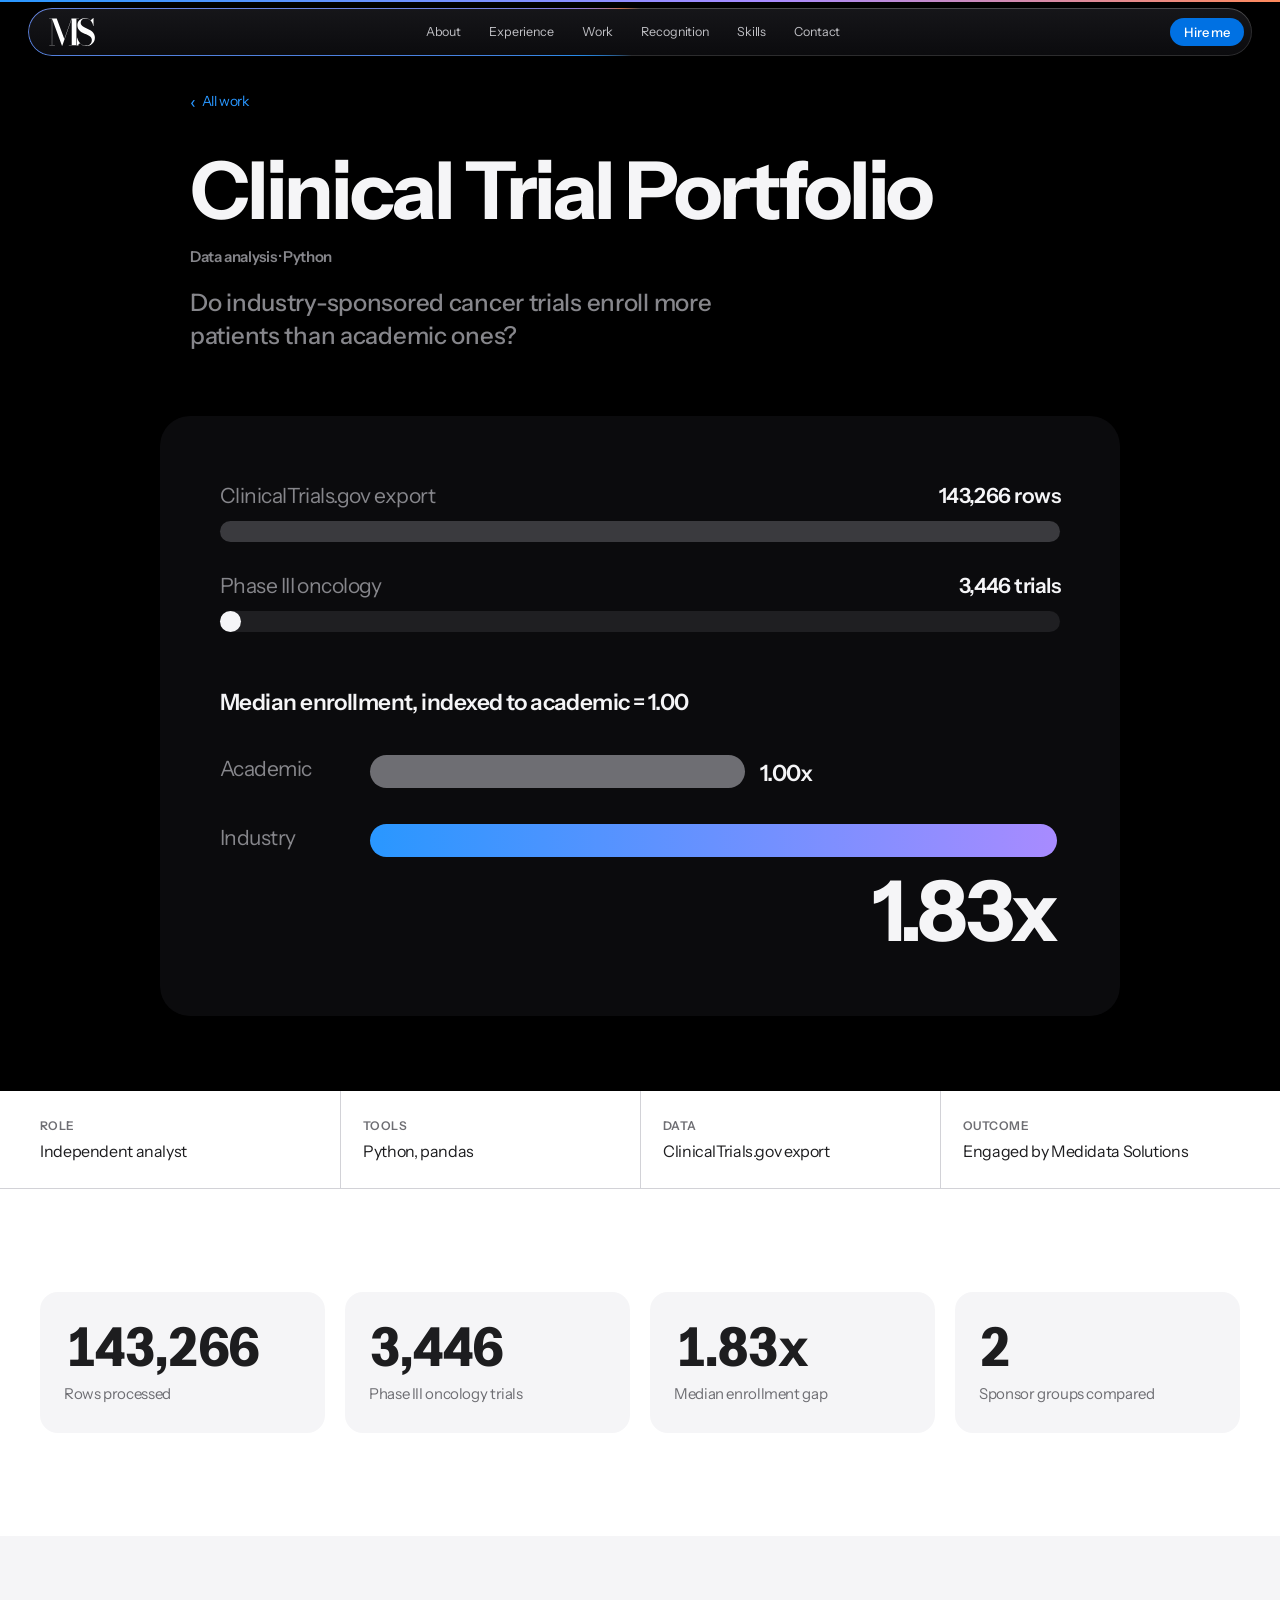
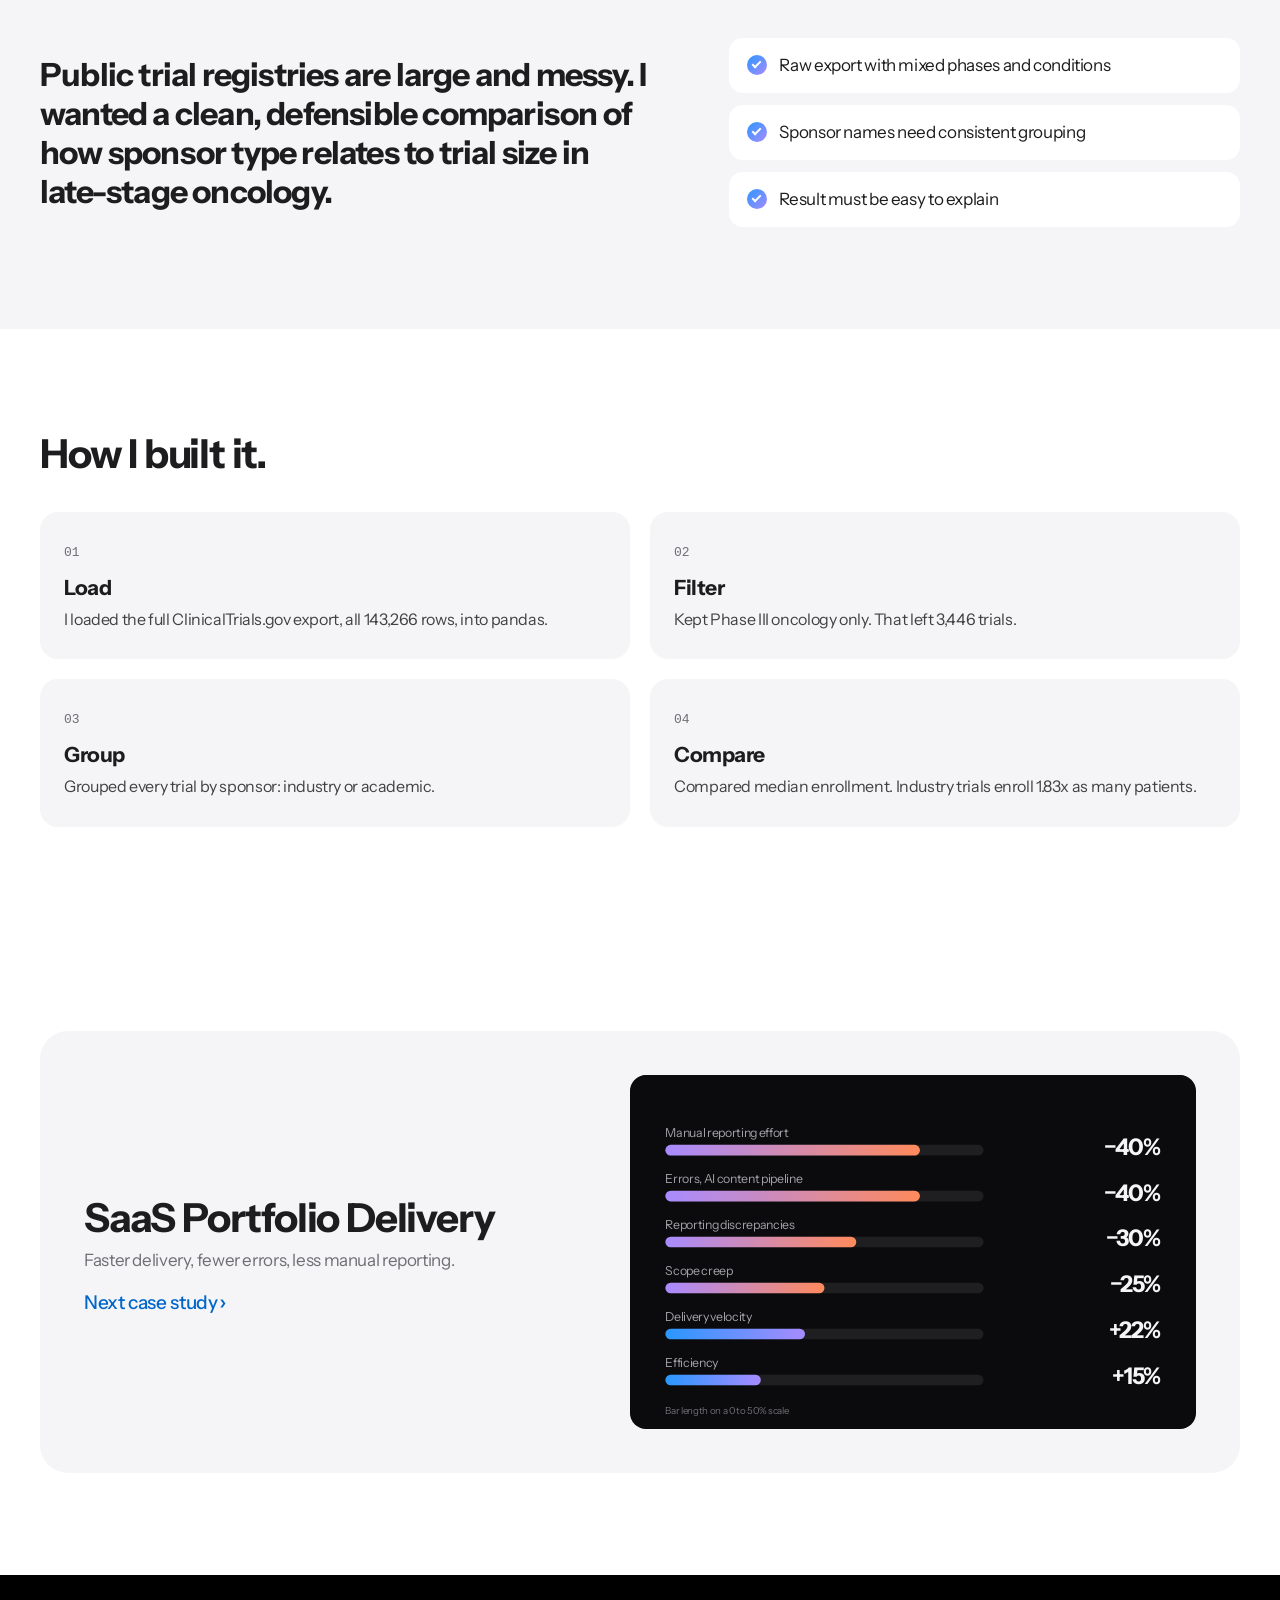
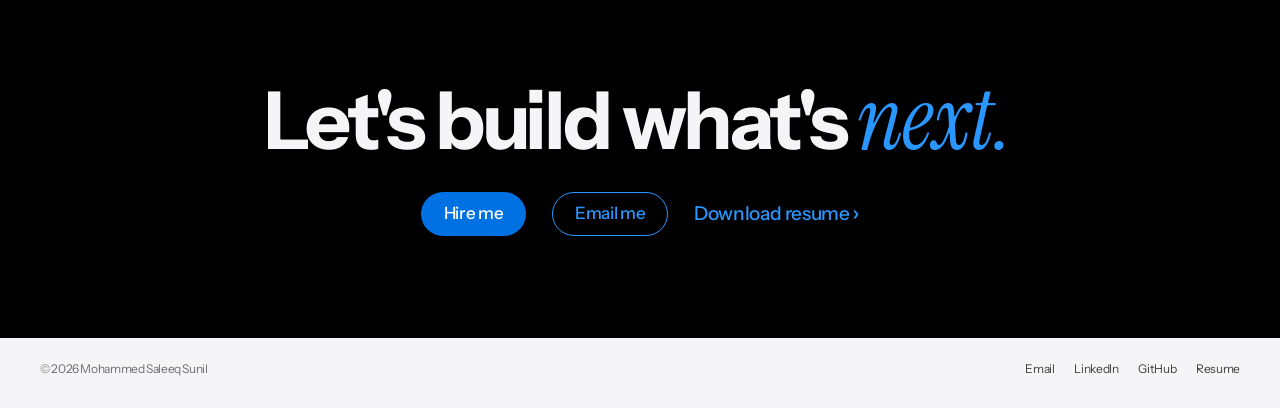
==== work/clinical-trials.html @ a70f1b7e "Easter egg: straw hat peeks from behind 'craft.', rubber arm with a Haki flash; To be continued sign" ====
<!doctype html>
<html lang="en">
<head>
  <meta charset="utf-8">
  <meta name="viewport" content="width=device-width, initial-scale=1, viewport-fit=cover">
  <title>Clinical Trial Portfolio · Case study · Mohammed Saleeq Sunil</title>
  <meta name="description" content="Do industry-sponsored cancer trials enroll more patients than academic ones? A case study by Mohammed Saleeq Sunil.">
  <meta name="theme-color" content="#000">
  <link rel="canonical" href="https://slytherin-py.github.io/work/clinical-trials.html">
  <meta property="og:type" content="article">
  <meta property="og:url" content="https://slytherin-py.github.io/work/clinical-trials.html">
  <meta property="og:site_name" content="Mohammed Saleeq Sunil">
  <meta property="og:title" content="Clinical Trial Portfolio · Mohammed Saleeq Sunil">
  <meta property="og:description" content="Do industry-sponsored cancer trials enroll more patients than academic ones?">
  <meta property="og:image" content="https://slytherin-py.github.io/assets/og.jpg?v=5">
  <meta name="twitter:card" content="summary_large_image">
  <link rel="icon" href="../assets/favicon.svg?v=zr1" type="image/svg+xml">
  <link rel="preconnect" href="https://fonts.googleapis.com"><link rel="preconnect" href="https://fonts.gstatic.com" crossorigin>
  <link rel="stylesheet" href="https://fonts.googleapis.com/css2?family=Instrument+Sans:wdth,wght@85..100,400..700&family=Instrument+Serif:ital@0;1&display=swap">
  <link rel="stylesheet" href="../styles.css?v=6de545a6">
  <script>document.documentElement.classList.add('js')</script>
</head>
<body class="case">
<a class="skip-link" href="#main">Skip to content</a>
<header class="nav" id="nav">
  <div class="wrap-wide nav-inner">
    <a class="brand" href="../index.html" aria-label="Mohammed Saleeq Sunil, home"><img class="brand-sig" src="../assets/mark.svg?v=zr1" alt="MS, Mohammed Saleeq Sunil" width="48" height="30"></a>
    <nav aria-label="Primary"><div class="nav-links" id="nav-links"><a href="../index.html#about">About</a><a href="../index.html#experience">Experience</a><a href="../index.html#work">Work</a><a href="../index.html#recognition">Recognition</a><a href="../index.html#skills">Skills</a><a href="../index.html#contact">Contact</a></div></nav>
    <div class="nav-actions">
      <a class="btn btn-primary btn-sm" href="../index.html#contact">Hire me</a>
      <button class="menu-btn" id="menu-btn" aria-controls="nav-links" aria-expanded="false" aria-label="Open menu"><span></span><span></span></button>
    </div>
  </div>
</header>
<main id="main">
<section class="case-hero dark" aria-labelledby="case-title">
  <div class="wrap-wide case-hero-copy">
    <a class="crumb" href="../index.html#work">All work</a>
    
    <h1 class="headline" id="case-title">Clinical Trial Portfolio</h1>
    <p class="case-kicker">Data analysis · Python</p>
    <p class="lede">Do industry-sponsored cancer trials enroll more patients than academic ones?</p>
    
  </div>
  <div class="wrap-wide case-hero-media reveal"><div class="viz-frame"><svg class="viz" viewBox="0 0 640 400" role="img" aria-labelledby="tr-t">
  <title id="tr-t">143,266 registry rows narrowed to 3,446 Phase III oncology trials; industry trials enroll 1.83 times the academic median</title>
  <rect width="640" height="400" rx="20" fill="#0b0b0d"/>
  <g font-family="'Instrument Sans', -apple-system, sans-serif">
    <text x="40" y="58" fill="#86868b" font-size="14">ClinicalTrials.gov export</text>
    <text x="600" y="58" fill="#f5f5f7" font-size="14" font-weight="600" text-anchor="end">143,266 rows</text>
    <rect x="40" y="70" width="560" height="14" rx="7" fill="#3a3a3e"/>
    <text x="40" y="118" fill="#86868b" font-size="14">Phase III oncology</text>
    <text x="600" y="118" fill="#f5f5f7" font-size="14" font-weight="600" text-anchor="end">3,446 trials</text>
    <rect x="40" y="130" width="560" height="14" rx="7" fill="#1f1f22"/><rect x="40" y="130" width="14" height="14" rx="7" fill="#f5f5f7"/>
    <text x="40" y="196" fill="#f5f5f7" font-size="15" font-weight="600">Median enrollment, indexed to academic = 1.00</text>
    <text x="40" y="240" fill="#86868b" font-size="14">Academic</text>
    <rect x="140" y="226" width="250" height="22" rx="11" fill="#6e6e73"/><text x="400" y="243" fill="#f5f5f7" font-size="15" font-weight="600">1.00x</text>
    <text x="40" y="286" fill="#86868b" font-size="14">Industry</text>
    <defs><linearGradient id="trg" x1="0" x2="1"><stop offset="0" stop-color="#2997ff"/><stop offset="1" stop-color="#a88bff"/></linearGradient></defs>
    <rect x="140" y="272" width="458" height="22" rx="11" fill="url(#trg)"/>
    <text x="598" y="350" fill="#f5f5f7" font-size="56" font-weight="700" text-anchor="end" letter-spacing="-2">1.83x</text>
  </g>
</svg></div></div>
</section>

<section class="facts" aria-label="Project facts"><div class="wrap-wide"><dl><div><dt>Role</dt><dd>Independent analyst</dd></div><div><dt>Tools</dt><dd>Python, pandas</dd></div><div><dt>Data</dt><dd>ClinicalTrials.gov export</dd></div><div><dt>Outcome</dt><dd>Engaged by Medidata Solutions</dd></div></dl></div></section>

<section class="section-tight" aria-labelledby="res-h"><div class="wrap-wide">
  <h2 class="sr-only" id="res-h">Results</h2>
  <div class="metrics"><div class="m reveal" style="--d:0.00s"><b>143,266</b><span>Rows processed</span></div><div class="m reveal" style="--d:0.06s"><b>3,446</b><span>Phase III oncology trials</span></div><div class="m reveal" style="--d:0.12s"><b>1.83x</b><span>Median enrollment gap</span></div><div class="m reveal" style="--d:0.18s"><b>2</b><span>Sponsor groups compared</span></div></div>
</div></section>

<section class="section-tight gray" aria-labelledby="prob-h"><div class="wrap-wide split">
  <div class="reveal"><h2 class="problem-text" id="prob-h">Public trial registries are large and messy. I wanted a clean, defensible comparison of how sponsor type relates to trial size in late-stage oncology.</h2></div>
  <ul class="checks reveal" style="--d:.08s"><li>Raw export with mixed phases and conditions</li><li>Sponsor names need consistent grouping</li><li>Result must be easy to explain</li></ul>
</div></section>

<section class="section-tight" aria-labelledby="how-h"><div class="wrap-wide">
  <h2 class="title reveal" id="how-h">How I built it.</h2>
  <ol class="steps"><li class="step reveal" style="--d:0.00s"><span class="step-n">01</span><h3>Load</h3><p>I loaded the full ClinicalTrials.gov export, all 143,266 rows, into pandas.</p></li><li class="step reveal" style="--d:0.06s"><span class="step-n">02</span><h3>Filter</h3><p>Kept Phase III oncology only. That left 3,446 trials.</p></li><li class="step reveal" style="--d:0.12s"><span class="step-n">03</span><h3>Group</h3><p>Grouped every trial by sponsor: industry or academic.</p></li><li class="step reveal" style="--d:0.00s"><span class="step-n">04</span><h3>Compare</h3><p>Compared median enrollment. Industry trials enroll 1.83x as many patients.</p></li></ol>
</div></section>

<div class="wrap-wide"></div>

<section class="section-tight" aria-label="Next case study"><div class="wrap-wide">
  <a class="next-case reveal" href="portfolio-delivery.html">
    <div><h2 class="title">SaaS Portfolio Delivery</h2><p>Faster delivery, fewer errors, less manual reporting.</p><span class="more">Next case study</span></div>
    <div class="next-media work-media"><div class="card-viz"><svg class="viz" viewBox="0 0 640 400" role="img" aria-labelledby="imp-t">
  <title id="imp-t">Impact at Fingent: 40% less manual reporting, 40% fewer pipeline errors, 30% fewer discrepancies, 25% less scope creep, 22% faster delivery, 15% more efficient</title>
  <defs><linearGradient id="imp-up" x1="0" x2="1"><stop offset="0" stop-color="#2997ff"/><stop offset="1" stop-color="#a88bff"/></linearGradient>
  <linearGradient id="imp-dn" x1="0" x2="1"><stop offset="0" stop-color="#a88bff"/><stop offset="1" stop-color="#ff8a5c"/></linearGradient></defs>
  <rect width="640" height="400" rx="20" fill="#0b0b0d"/>
  <g font-family="'Instrument Sans', -apple-system, sans-serif"><text x="40" y="70" fill="#a1a1a6" font-size="14">Manual reporting effort</text><rect x="40" y="79" width="360" height="12" rx="6" fill="#1f1f22"/><rect x="40" y="79" width="288" height="12" rx="6" fill="url(#imp-dn)"/><text x="600" y="90" fill="#f5f5f7" font-size="26" font-weight="700" text-anchor="end" letter-spacing="-1">−40%</text><text x="40" y="122" fill="#a1a1a6" font-size="14">Errors, AI content pipeline</text><rect x="40" y="131" width="360" height="12" rx="6" fill="#1f1f22"/><rect x="40" y="131" width="288" height="12" rx="6" fill="url(#imp-dn)"/><text x="600" y="142" fill="#f5f5f7" font-size="26" font-weight="700" text-anchor="end" letter-spacing="-1">−40%</text><text x="40" y="174" fill="#a1a1a6" font-size="14">Reporting discrepancies</text><rect x="40" y="183" width="360" height="12" rx="6" fill="#1f1f22"/><rect x="40" y="183" width="216" height="12" rx="6" fill="url(#imp-dn)"/><text x="600" y="194" fill="#f5f5f7" font-size="26" font-weight="700" text-anchor="end" letter-spacing="-1">−30%</text><text x="40" y="226" fill="#a1a1a6" font-size="14">Scope creep</text><rect x="40" y="235" width="360" height="12" rx="6" fill="#1f1f22"/><rect x="40" y="235" width="180" height="12" rx="6" fill="url(#imp-dn)"/><text x="600" y="246" fill="#f5f5f7" font-size="26" font-weight="700" text-anchor="end" letter-spacing="-1">−25%</text><text x="40" y="278" fill="#a1a1a6" font-size="14">Delivery velocity</text><rect x="40" y="287" width="360" height="12" rx="6" fill="#1f1f22"/><rect x="40" y="287" width="158" height="12" rx="6" fill="url(#imp-up)"/><text x="600" y="298" fill="#f5f5f7" font-size="26" font-weight="700" text-anchor="end" letter-spacing="-1">+22%</text><text x="40" y="330" fill="#a1a1a6" font-size="14">Efficiency</text><rect x="40" y="339" width="360" height="12" rx="6" fill="#1f1f22"/><rect x="40" y="339" width="108" height="12" rx="6" fill="url(#imp-up)"/><text x="600" y="350" fill="#f5f5f7" font-size="26" font-weight="700" text-anchor="end" letter-spacing="-1">+15%</text></g>
  <text x="40" y="384" fill="#6e6e73" font-size="11" font-family="'Instrument Sans', -apple-system, sans-serif">Bar length on a 0 to 50% scale</text>
</svg></div></div>
  </a>
</div></section>

<section class="section-tight dark cta-band" aria-labelledby="cta-h"><div class="wrap">
  <h2 class="headline reveal" id="cta-h">Let's build what's <span class="gradient-text">next.</span></h2>
  <div class="cta-row reveal" style="--d:.08s">
    <a class="btn btn-primary" href="../index.html#contact">Hire me</a>
    <a class="btn btn-ghost" href="mailto:mohammedsaleeqs@gmail.com?subject=Opportunity%20for%20Mohammed">Email me</a>
    <a class="more" href="../assets/Mohammed_Saleeq_Sunil_Resume.pdf" download>Download resume</a>
  </div>
</div></section>
</main>
<footer class="footer"><div class="wrap-wide footer-inner">
  <p>© <span id="year">2026</span> Mohammed Saleeq Sunil</p>
  <nav aria-label="Footer"><a href="mailto:mohammedsaleeqs@gmail.com">Email</a><a href="https://www.linkedin.com/in/mohammed-saleeq-sunil" target="_blank" rel="noopener">LinkedIn</a><a href="https://github.com/slytherin-py" target="_blank" rel="noopener">GitHub</a><a href="../assets/Mohammed_Saleeq_Sunil_Resume.pdf" download>Resume</a></nav>
</div></footer>
<script src="../main.js?v=827b2bfd" defer></script>
</body>
</html>
---- styles.css ----
/* ==========================================================
   Mohammed Saleeq Sunil — personal site
   ========================================================== */

:root {
  --black: #000;
  --ink: #1d1d1f;
  --gray: #f5f5f7;
  --white: #fff;
  --paper: #fff;
  --serif: "Instrument Serif", "Iowan Old Style", Georgia, serif;
  --muted: #6e6e73;
  --muted-dark: #86868b;
  --line: #d2d2d7;
  --line-dark: #333336;
  --blue: #0071e3;
  --blue-hover: #0062c4;
  --link: #0066cc;          /* text links: 5:1+ on white and #f5f5f7 (button fill stays --blue) */
  --link-dark: #2997ff;
  --accent-a: #2997ff;
  --accent-b: #a88bff;
  --accent-c: #ff8a5c;
  --radius-xl: 28px;
  --radius-lg: 18px;
  --ease: cubic-bezier(.28, .11, .32, 1);
  --ease-out: cubic-bezier(.16, 1, .3, 1);        /* confident arrivals */
  --ease-snap: cubic-bezier(.23, 1, .32, 1);      /* hovers, presses */
  --ease-in-out: cubic-bezier(.77, 0, .175, 1);   /* on-screen movement */
  --font: "Instrument Sans", -apple-system, BlinkMacSystemFont, "Segoe UI", Roboto, Helvetica, Arial, sans-serif;
  --mono: "SF Mono", ui-monospace, "JetBrains Mono", Menlo, Consolas, monospace;
  --wrap: 1040px;
  --wrap-wide: 1200px;
  --gutter: 22px;
  --nav-h: 52px;
}

*, *::before, *::after { box-sizing: border-box; }
html { -webkit-text-size-adjust: 100%; scroll-behavior: smooth; scroll-padding-top: calc(var(--nav-h) + 8px); }
body {
  margin: 0;
  font-family: var(--font);
  font-size: 17px;
  line-height: 1.47;
  letter-spacing: -0.022em;
  color: var(--ink);
  background: var(--paper);
  -webkit-font-smoothing: antialiased;
  -moz-osx-font-smoothing: grayscale;
  overflow-x: hidden;
}
img, svg { display: block; max-width: 100%; }
a { color: var(--link); text-decoration: none; }
a:hover { text-decoration: underline; }
h1, h2, h3, h4, p { margin: 0; }
ul { margin: 0; padding: 0; list-style: none; }
button, input, textarea { font: inherit; color: inherit; letter-spacing: inherit; }

:focus-visible { outline: 3px solid var(--link-dark); outline-offset: 3px; border-radius: 6px; }

.skip-link {
  position: absolute; left: 12px; top: -60px; z-index: 100;
  background: var(--white); color: var(--ink); padding: 10px 16px; border-radius: 10px;
}
.skip-link:focus { top: 12px; }
ol { margin: 0; padding: 0; list-style: none; }

.sr-only {
  position: absolute; width: 1px; height: 1px; padding: 0; margin: -1px;
  overflow: hidden; clip: rect(0 0 0 0); white-space: nowrap; border: 0;
}

.wrap { width: min(var(--wrap), 100% - var(--gutter) * 2); margin-inline: auto; }
.wrap-wide { width: min(var(--wrap-wide), 100% - var(--gutter) * 2); margin-inline: auto; }

/* ---------- Typography ---------- */
.eyebrow {
  font-size: 21px; font-weight: 600; letter-spacing: .011em; line-height: 1.19;
  color: var(--muted);
}
.display {
  font-size: clamp(48px, 9vw, 96px);
  line-height: 1.04; font-weight: 700; letter-spacing: -0.035em;
}
.headline {
  font-size: clamp(40px, 6.4vw, 80px);
  line-height: 1.05; font-weight: 700; letter-spacing: -0.04em;
}
.title { font-size: clamp(28px, 3.6vw, 40px); line-height: 1.1; font-weight: 700; letter-spacing: -0.03em; }
.lede {
  font-size: clamp(19px, 2.2vw, 24px); line-height: 1.38; font-weight: 500; letter-spacing: -0.012em;
  color: var(--muted);
}
.lede strong { color: var(--ink); font-weight: 600; }
.dark .lede { color: var(--muted-dark); }
.dark .lede strong { color: var(--white); }
.gradient-text { color: var(--link); }

/* ---------- Buttons & links ---------- */
.btn {
  display: inline-flex; align-items: center; justify-content: center; gap: 6px;
  min-height: 44px; padding: 11px 22px; border-radius: 980px; border: 1px solid transparent;
  font-size: 17px; font-weight: 500; line-height: 1; cursor: pointer;
  transition: background-color .2s var(--ease), color .2s var(--ease), transform .2s var(--ease), border-color .2s var(--ease);
}
.btn:hover { text-decoration: none; }
.btn:active { transform: scale(.97); }
.btn-primary { background: var(--blue); color: var(--white); }
.btn-primary:hover { background: var(--blue-hover); }
.btn-ghost { border-color: currentColor; color: var(--link); background: transparent; }
.btn-ghost:hover { background: var(--blue); border-color: var(--blue); color: var(--white); }
.dark .btn-ghost { color: var(--link-dark); }
.dark .btn-ghost:hover { background: var(--link-dark); border-color: var(--link-dark); color: var(--black); }
.btn-sm { min-height: 28px; padding: 5px 13px; font-size: 13px; letter-spacing: -0.01em; }

.more {
  display: inline-flex; align-items: center; gap: 2px; font-size: 19px; font-weight: 500; color: var(--link);
}
.dark .more { color: var(--link-dark); }
.more::after { content: "›"; font-size: 1.15em; line-height: 1; transform: translateY(-1px); transition: transform .2s var(--ease); }
.more:hover::after { transform: translate(3px, -1px); }

.cta-row { display: flex; flex-wrap: wrap; align-items: center; justify-content: center; gap: 14px 26px; }

/* ---------- Navigation ---------- */
.nav {
  position: sticky; top: 0; z-index: 50; height: var(--nav-h);
  background: rgba(22,22,23, .78);
  -webkit-backdrop-filter: saturate(180%) blur(20px); backdrop-filter: saturate(180%) blur(20px);
  border-bottom: 1px solid rgba(255,255,255,.06);
  color: #e8e8ed;
}
.nav-inner {
  height: 100%; display: flex; align-items: center; justify-content: space-between; gap: 24px;
}
.brand { display: inline-flex; align-items: center; gap: 10px; color: #f5f5f7; font-weight: 600; font-size: 17px; letter-spacing: -0.02em; }
.brand:hover { text-decoration: none; }
.brand-mark {
  display: grid; place-items: center; width: 28px; height: 28px; border-radius: 8px;
  background: var(--blue);
  color: var(--white); font-size: 11px; font-weight: 700; letter-spacing: .02em;
}
.nav-links { display: flex; align-items: center; gap: 26px; font-size: 12.5px; letter-spacing: -0.01em; }
.nav-links a { color: #d2d2d7; opacity: .9; transition: opacity .2s, color .2s; }
.nav-links a:hover, .nav-links a[aria-current="true"] { color: var(--white); opacity: 1; text-decoration: none; }
.nav-actions { display: flex; align-items: center; gap: 10px; }
.menu-btn {
  display: none; width: 44px; height: 44px; margin-right: -10px; border: 0; background: transparent; cursor: pointer; color: #e8e8ed;
}
.menu-btn span { display: block; width: 18px; height: 1.5px; margin: 5px auto; background: currentColor; transition: transform .3s var(--ease), opacity .2s; }
.nav.open .menu-btn span:first-child { transform: translateY(3.25px) rotate(45deg); }
.nav.open .menu-btn span:last-child { transform: translateY(-3.25px) rotate(-45deg); }

.brand, .nav-actions .btn { white-space: nowrap; }
@media (max-width: 420px) {
  .brand { font-size: 15px; gap: 8px; }
  .nav-inner { gap: 10px; }
}
@media (max-width: 340px) { .brand span:last-child { display: none; } }

@media (max-width: 860px) {
  .menu-btn { display: block; }
  .nav-links {
    position: absolute; top: var(--nav-h); left: 0; right: 0;
    flex-direction: column; align-items: stretch; gap: 0;
    padding: 8px var(--gutter) 24px;
    background: rgba(22,22,23,.97);
    -webkit-backdrop-filter: blur(20px); backdrop-filter: blur(20px);
    font-size: 24px; font-weight: 600;
    visibility: hidden; opacity: 0; transform: translateY(-8px);
    transition: opacity .3s var(--ease), transform .3s var(--ease), visibility 0s .3s;
  }
  .nav-links a { padding: 10px 0; border-bottom: 1px solid var(--line-dark); }
  .nav.open .nav-links { visibility: visible; opacity: 1; transform: none; transition-delay: 0s; }
}

/* ---------- Sections ---------- */
section { position: relative; }
.section { padding: clamp(88px, 12vw, 160px) 0; }
.section-tight { padding: clamp(64px, 8vw, 110px) 0; }
.dark { background: var(--black); color: #f5f5f7; }
.gray { background: var(--gray); }
.section-head { max-width: 820px; margin-bottom: clamp(48px, 6vw, 80px); }
.section-head.center { margin-inline: auto; text-align: center; }
.section-head .eyebrow { margin-bottom: 14px; }
.section-head .lede { margin-top: 22px; }

/* ---------- Hero ---------- */
.hero {
  background: var(--black); color: #f5f5f7; text-align: center; overflow: hidden;
  padding-top: clamp(56px, 9vw, 112px);
}
.hero-copy { position: relative; z-index: 2; }
.hero .eyebrow { color: var(--muted-dark); margin-bottom: 18px; }
.hero .display { max-width: 12ch; margin-inline: auto; }
.hero .lede { max-width: 640px; margin: 26px auto 34px; }
.hero-meta { margin-top: 20px; font-size: 14px; color: var(--muted-dark); }
.hero-meta span { display: inline-block; white-space: nowrap; }
.hero-meta span + span::before { content: "·"; margin: 0 10px; color: #48484a; }
.hero-visual {
  position: relative; z-index: 1;
  width: min(620px, 92vw); margin: clamp(-8px, -2vw, 0px) auto 0;
  transform-origin: 50% 0%;
  will-change: transform;
}
.hero-visual img {
  width: 100%; height: auto;
  filter: brightness(.92) contrast(1.08) saturate(.9);
  -webkit-mask-image: radial-gradient(closest-side at 50% 46%, #000 62%, transparent 100%);
  mask-image: radial-gradient(closest-side at 50% 46%, #000 62%, transparent 100%);
}
.hero-glow {
  position: absolute; inset: auto 0 22% 0; height: 46%; z-index: 0; pointer-events: none;
  background: radial-gradient(40% 50% at 50% 60%, rgba(41,151,255,.10), transparent 70%);
}
.js .hero .reveal { animation: heroIn 1.1s var(--ease-out) both; animation-delay: calc(var(--d, 0s) + .1s); transition: none; }
@keyframes heroIn { from { opacity: 0; transform: translateY(28px); filter: blur(8px); } to { opacity: 1; transform: none; } }
@keyframes heroImg { from { opacity: 0; } to { opacity: 1; } }
.hero-fade { position: absolute; left: 0; right: 0; bottom: 0; height: 28%; background: linear-gradient(transparent, var(--black)); z-index: 2; pointer-events: none; }

/* ---------- Stats ---------- */
.stats { background: var(--black); color: #f5f5f7; }
.stats-grid {
  display: grid; grid-template-columns: repeat(3, 1fr); gap: 1px;
  background: var(--line-dark); border: 1px solid var(--line-dark); border-radius: var(--radius-xl); overflow: hidden;
}
.stat { background: #0b0b0d; padding: clamp(28px, 4vw, 48px) clamp(22px, 3vw, 40px); }
.stat-num {
  display: block; font-size: clamp(52px, 7vw, 84px); font-weight: 700; line-height: 1; letter-spacing: -0.035em;
  font-variant-numeric: tabular-nums;
}
.stat-label { margin-top: 14px; font-size: 17px; color: var(--muted-dark); max-width: 26ch; }
.stat-label strong { color: #f5f5f7; font-weight: 600; }
@media (max-width: 860px) { .stats-grid { grid-template-columns: repeat(2, 1fr); } }
@media (max-width: 520px) { .stats-grid { grid-template-columns: 1fr; } }

/* ---------- About ---------- */
.about-grid { display: grid; grid-template-columns: 1.05fr .95fr; gap: clamp(40px, 6vw, 88px); align-items: center; }
.about-copy p + p { margin-top: 20px; }
.about-copy p { font-size: 19px; color: var(--muted); }
.about-copy p strong { color: var(--ink); font-weight: 600; }
.venn { width: 100%; max-width: 460px; margin-inline: auto; }
.venn text { font-family: var(--font); }
.principles { display: grid; grid-template-columns: repeat(3, 1fr); gap: 20px; margin-top: clamp(64px, 8vw, 104px); }
.principle { background: var(--white); border-radius: var(--radius-lg); padding: 30px 28px 32px; }
.principle-n { font-family: var(--mono); font-size: 13px; color: var(--muted); letter-spacing: 0; }
.principle h3 { margin: 14px 0 10px; font-size: 24px; line-height: 1.17; letter-spacing: -0.025em; }
.principle p { color: var(--muted); font-size: 17px; }

.journey { margin-top: clamp(64px, 8vw, 104px); }
.journey h3 { font-size: 28px; letter-spacing: -0.03em; margin-bottom: 30px; }
.journey-track { position: relative; display: grid; grid-template-columns: repeat(4, 1fr); gap: 24px; }
.journey-track::before {
  content: ""; position: absolute; top: 7px; left: 0; right: 0; height: 2px;
  background: linear-gradient(90deg, var(--accent-a), var(--accent-b), var(--accent-c));
  transform-origin: left; transform: scaleX(var(--p, 1)); transition: transform 1.4s var(--ease);
}
.js .journey-track:not(.in)::before { --p: 0; }
.journey-step { position: relative; padding-top: 32px; }
.journey-step::before {
  content: ""; position: absolute; top: 0; left: 0; width: 16px; height: 16px; border-radius: 50%;
  background: var(--white); border: 2px solid var(--ink);
}
.journey-year { font-family: var(--mono); font-size: 13px; color: var(--muted); letter-spacing: 0; }
.journey-step h4 { margin: 6px 0 6px; font-size: 19px; letter-spacing: -0.02em; line-height: 1.25; }
.journey-step p { font-size: 15px; color: var(--muted); line-height: 1.45; }

@media (max-width: 960px) {
  .about-grid { grid-template-columns: 1fr; }
  .principles { grid-template-columns: 1fr; }
  .journey-track { grid-template-columns: 1fr 1fr; row-gap: 36px; }
  .journey-track::before { display: none; }
}
@media (max-width: 520px) { .journey-track { grid-template-columns: 1fr; } }

/* ---------- Experience ---------- */
.roles { display: grid; gap: 22px; }
.role {
  display: grid; grid-template-columns: 280px 1fr; gap: clamp(24px, 4vw, 64px);
  padding: clamp(30px, 4vw, 52px); border-radius: var(--radius-xl); background: var(--gray);
}
.role-meta .company { font-size: 15px; font-weight: 600; color: var(--muted); }
.role-meta h3 { margin: 6px 0 10px; font-size: clamp(26px, 3vw, 32px); line-height: 1.12; letter-spacing: -0.03em; }
.role-meta .dates { font-family: var(--mono); font-size: 13px; color: var(--muted); letter-spacing: 0; }
.role-meta .scope { margin-top: 18px; font-size: 15px; color: var(--muted); }
.role-points li { position: relative; padding-left: 22px; color: #424245; }
.role-points li + li { margin-top: 12px; }
.role-points li::before { content: ""; position: absolute; left: 2px; top: .62em; width: 6px; height: 6px; border-radius: 50%; background: var(--line); }
.role-points b { color: var(--ink); font-weight: 600; }

.impact {
  margin-top: 34px; padding-top: 30px; border-top: 1px solid var(--line);
}
.impact-title { display: flex; justify-content: space-between; align-items: baseline; gap: 12px; margin-bottom: 18px; }
.impact-title h4 { font-size: 17px; letter-spacing: -0.02em; }
.impact-title span { font-size: 12px; color: var(--muted); }
.bar { display: grid; grid-template-columns: minmax(0, 1fr) 54px; align-items: center; gap: 4px 14px; }
.bar + .bar { margin-top: 14px; }
.bar-label { grid-column: 1 / -1; font-size: 14px; color: var(--muted); }
.bar-track { height: 10px; border-radius: 10px; background: #e3e3e8; overflow: hidden; }
.bar-fill {
  height: 100%; width: calc(var(--v) / 50 * 100%); border-radius: 10px;
  background: linear-gradient(90deg, var(--accent-a), var(--accent-b));
  transform-origin: left; transition: transform 1.2s var(--ease);
}
.js .impact:not(.in) .bar-fill { transform: scaleX(0); }
.bar-value { font-size: 15px; font-weight: 600; text-align: right; font-variant-numeric: tabular-nums; }

@media (max-width: 860px) { .role { grid-template-columns: 1fr; } }

/* ---------- Work (bento) ---------- */
.bento { display: grid; grid-template-columns: repeat(6, 1fr); gap: 20px; }
.tile {
  position: relative; overflow: hidden; border-radius: var(--radius-xl);
  background: var(--white); padding: clamp(28px, 3.4vw, 44px);
  display: flex; flex-direction: column;
  transition: transform .4s var(--ease-snap), box-shadow .4s var(--ease-snap);
}
.tile:hover { transform: translateY(-4px); box-shadow: 0 24px 48px -24px rgba(0,0,0,.25); }
.tile.dark { background: var(--black); }
.tile-6 { grid-column: span 6; }
.tile-4 { grid-column: span 4; }
.tile-3 { grid-column: span 3; }
.tile-2 { grid-column: span 2; }
.tile-kicker { font-size: 13px; font-weight: 600; letter-spacing: .01em; color: var(--muted); text-transform: uppercase; }
.tile.dark .tile-kicker { color: var(--muted-dark); }
.tile h3 { margin: 10px 0 12px; font-size: clamp(26px, 3vw, 36px); line-height: 1.1; letter-spacing: -0.035em; }
.tile p { color: var(--muted); font-size: 17px; }
.tile.dark p { color: var(--muted-dark); }
.tile-figure { margin-top: 28px; flex: 1; display: flex; flex-direction: column; justify-content: flex-end; }
.tile-foot { display: flex; flex-wrap: wrap; align-items: center; gap: 8px 18px; margin-top: 24px; }
.chips { display: flex; flex-wrap: wrap; gap: 6px; }
.chip {
  font-size: 12px; padding: 5px 10px; border-radius: 980px; border: 1px solid var(--line);
  color: var(--muted); white-space: nowrap; letter-spacing: -0.005em;
}
.dark .chip { border-color: var(--line-dark); color: #a1a1a6; }
.note { font-size: 12px; color: var(--muted); }
.dark .note { color: #6e6e73; }

.feature { display: grid; grid-template-columns: .9fr 1.1fr; gap: clamp(28px, 4vw, 56px); align-items: center; }
.feature .tile-figure { margin-top: 0; }
.kpis { display: grid; grid-template-columns: repeat(2, 1fr); gap: 22px 18px; margin-top: 28px; }
.kpi b { display: block; font-size: clamp(30px, 3.4vw, 40px); line-height: 1; letter-spacing: -0.04em; font-variant-numeric: tabular-nums; }
.kpi span { display: block; margin-top: 6px; font-size: 13px; color: var(--muted-dark); }

.hub-map { width: 100%; height: auto; border-radius: var(--radius-lg); background: #0b0b0d; }
.hub-ring { transform-box: fill-box; transform-origin: center; animation: ring 3.6s var(--ease) infinite; }
@keyframes ring { 0% { transform: scale(.6); opacity: .0; } 30% { opacity: .9; } 100% { transform: scale(1.15); opacity: 0; } }

.funnel { display: grid; gap: 16px; }
.funnel-row { display: grid; gap: 6px; }
.funnel-row .k { display: flex; justify-content: space-between; font-size: 14px; color: var(--muted); }
.funnel-row .k b { color: var(--ink); font-variant-numeric: tabular-nums; }
.funnel-bar { height: 12px; border-radius: 10px; background: #e3e3e8; overflow: hidden; }
.funnel-bar i { display: block; height: 100%; border-radius: 10px; background: var(--ink); transform-origin: left; transition: transform 1.2s var(--ease); }
.js .tile:not(.in) .funnel-bar i { transform: scaleX(0); }
.ratio { margin-top: 24px; padding-top: 22px; border-top: 1px solid var(--line); }
.ratio-big { font-size: clamp(54px, 6vw, 72px); font-weight: 700; line-height: 1; letter-spacing: -0.035em; }

.prompt {
  display: flex; align-items: center; gap: 10px; padding: 12px 16px; border-radius: 14px;
  background: #1f1f22; color: #f5f5f7; font-size: 15px; min-height: 48px;
}
.prompt::before { content: "›"; color: var(--link-dark); font-weight: 700; }
.caret { display: inline-block; width: 2px; height: 1.1em; background: var(--link-dark); margin-left: 1px; vertical-align: -0.15em; animation: blink 1s steps(1) infinite; }
@keyframes blink { 50% { opacity: 0; } }
.er { margin-top: 18px; width: 100%; height: auto; }
.er .tbl { fill: #1f1f22; stroke: #3a3a3c; }
.er .tbl-h { fill: #2c2c2e; }
.er text { font-family: var(--mono); font-size: 11px; fill: #a1a1a6; letter-spacing: 0; }
.er .th { fill: #f5f5f7; font-weight: 600; font-family: var(--font); font-size: 12px; }
.er .pk { fill: #2997ff; }
.er .rel { stroke: #48484a; fill: none; stroke-width: 1.5; stroke-dasharray: 4 3; }
.js .er .draw { opacity: 0; transform: translateY(6px); transition: opacity .6s var(--ease), transform .6s var(--ease); }
.er.built .draw { opacity: 1; transform: none; }

.pp { width: 100%; height: auto; border-radius: 14px; box-shadow: 0 0 0 1px var(--line), 0 30px 60px -30px rgba(0,0,0,.25); }

.flow { width: 100%; height: auto; }
.flow text { font-family: var(--font); }

@media (max-width: 960px) {
  .tile-4, .tile-3, .tile-2 { grid-column: span 6; }
  .feature { grid-template-columns: 1fr; }
}

/* ---------- Recognition ---------- */
.awards { display: grid; grid-template-columns: repeat(4, 1fr); gap: 20px; }
.award {
  border-radius: var(--radius-lg); background: var(--gray); padding: 28px 26px 30px;
  display: flex; flex-direction: column; gap: 10px; min-height: 220px;
}
.award.span-2 { grid-column: span 2; }
.award-icon { width: 40px; height: 40px; border-radius: 12px; display: grid; place-items: center; background: var(--white); color: var(--ink); }
.award-icon svg { width: 22px; height: 22px; }
.award h3 { margin-top: auto; font-size: 21px; line-height: 1.2; letter-spacing: -0.025em; }
.award p { font-size: 15px; color: var(--muted); line-height: 1.42; }
.award-big { font-size: 56px; font-weight: 700; letter-spacing: -0.035em; line-height: 1; margin-top: auto; }
@media (max-width: 960px) { .awards { grid-template-columns: repeat(2, 1fr); } }
@media (max-width: 560px) { .awards { grid-template-columns: 1fr; } .award.span-2 { grid-column: auto; } .award { min-height: 0; } }

/* ---------- Skills ---------- */
.skills { display: grid; grid-template-columns: repeat(5, 1fr); gap: 0; border-top: 1px solid var(--line-dark); }
.skill-col { padding: 28px 22px 8px 0; }
.skill-col + .skill-col { padding-left: 22px; border-left: 1px solid var(--line-dark); }
.skill-col h3 { font-size: 24px; letter-spacing: -0.02em; margin-bottom: 4px; }
.skill-col .sub { font-size: 13px; color: var(--muted-dark); margin-bottom: 18px; min-height: 2.6em; }
.skill-col li { font-size: 15px; color: #d2d2d7; padding: 7px 0; border-bottom: 1px solid #1d1d1f; }
@media (max-width: 1060px) {
  .skills { grid-template-columns: repeat(2, 1fr); }
  .skill-col, .skill-col + .skill-col { padding: 28px 0 8px; border-left: 0; }
  .skill-col:nth-child(even) { padding-left: 22px; border-left: 1px solid var(--line-dark); }
}
@media (max-width: 560px) {
  .skills { grid-template-columns: 1fr; }
  .skill-col:nth-child(even) { padding-left: 0; border-left: 0; }
  .skill-col .sub { min-height: 0; }
}

/* ---------- Education ---------- */
.edu { display: grid; grid-template-columns: 1.25fr 1fr; gap: 20px; }
.edu-card { border-radius: var(--radius-xl); background: var(--white); padding: clamp(30px, 4vw, 48px); }
.edu-card .school { font-size: 15px; font-weight: 600; color: var(--muted); }
.edu-card h3 { margin: 8px 0 6px; font-size: clamp(26px, 3vw, 34px); line-height: 1.12; letter-spacing: -0.035em; }
.edu-card .dates { font-family: var(--mono); font-size: 13px; color: var(--muted); letter-spacing: 0; }
.edu-card .gpa { display: flex; align-items: baseline; gap: 10px; margin: 26px 0; }
.edu-card .gpa b { font-size: 64px; line-height: 1; letter-spacing: -0.035em; }
.edu-card .gpa span { color: var(--muted); font-size: 15px; }
.edu-card h4 { font-size: 13px; text-transform: uppercase; letter-spacing: .04em; color: var(--muted); margin: 22px 0 10px; }
.edu-card p { color: #424245; }
@media (max-width: 860px) { .edu { grid-template-columns: 1fr; } }

/* ---------- Contact ---------- */
.contact { text-align: center; }
.contact .avatar { width: 88px; height: 88px; border-radius: 50%; margin: 0 auto 26px; object-fit: cover; box-shadow: 0 0 0 1px var(--line-dark); }
.contact .headline { max-width: 14ch; margin-inline: auto; }
.contact .lede { max-width: 620px; margin: 24px auto 36px; }
.mail-big {
  display: inline-block; font-size: clamp(22px, 3.4vw, 36px); font-weight: 600; letter-spacing: -0.03em; color: #f5f5f7;
  border-bottom: 2px solid #48484a; padding-bottom: 4px; transition: border-color .2s; word-break: break-all;
}
.mail-big:hover { text-decoration: none; border-color: var(--link-dark); }
.contact .cta-row { margin-top: 36px; }
.contact-grid { display: grid; grid-template-columns: 1fr 1fr; gap: 20px; margin-top: clamp(64px, 8vw, 96px); text-align: left; }
.panel { border-radius: var(--radius-xl); background: #111113; border: 1px solid #1f1f22; padding: clamp(28px, 3.5vw, 40px); }
.panel h3 { font-size: 24px; letter-spacing: -0.025em; margin-bottom: 18px; }
.facts-list li { display: flex; justify-content: space-between; gap: 18px; padding: 13px 0; border-bottom: 1px solid #222225; font-size: 15px; }
.facts-list li span:first-child { color: var(--muted-dark); }
.facts-list li span:last-child { text-align: right; }
.form { display: grid; gap: 12px; }
.form label { font-size: 13px; color: var(--muted-dark); display: grid; gap: 6px; }
.form input, .form textarea {
  width: 100%; padding: 13px 14px; border-radius: 12px; border: 1px solid #333336; background: #1f1f22; color: #f5f5f7; font-size: 17px;
  transition: border-color .2s, box-shadow .2s;
}
.form textarea { min-height: 120px; resize: vertical; }
.form input:focus, .form textarea:focus { outline: none; border-color: var(--link-dark); box-shadow: 0 0 0 3px rgba(41,151,255,.25); }
.form .btn { justify-self: start; margin-top: 6px; }
.form-hint { font-size: 12px; color: #6e6e73; }
@media (max-width: 860px) { .contact-grid { grid-template-columns: 1fr; } }

/* ---------- Footer ---------- */
.footer { background: var(--gray); color: var(--muted); font-size: 12px; padding: 22px 0 30px; }
.footer-inner { display: flex; flex-wrap: wrap; justify-content: space-between; gap: 10px 24px; }
.footer a { color: #424245; }
.footer nav { display: flex; flex-wrap: wrap; gap: 6px 20px; }

/* ---------- Sticky hire bar (mobile) ---------- */
.hire-bar {
  position: fixed; left: 12px; right: 12px; bottom: 12px; z-index: 40;
  display: none; align-items: center; justify-content: space-between; gap: 12px;
  padding: 10px 10px 10px 18px; border-radius: 18px;
  background: rgba(22,22,23,.86); color: #f5f5f7;
  -webkit-backdrop-filter: saturate(180%) blur(20px); backdrop-filter: saturate(180%) blur(20px);
  transform: translateY(140%); transition: transform .45s var(--ease);
  font-size: 14px;
}
.hire-bar.show { transform: none; }
@media (max-width: 860px) { .hire-bar { display: flex; } }

/* ---------- Reveal ---------- */
.js .reveal { opacity: 0; transform: translateY(24px); filter: blur(6px); transition: opacity .9s var(--ease-out), transform 1.1s var(--ease-out), filter .8s var(--ease-out); transition-delay: var(--d, 0s); }
.js .reveal.in { opacity: 1; transform: none; filter: none; }

@media (prefers-reduced-motion: reduce) {
  html { scroll-behavior: auto; }
  *, *::before, *::after { animation-duration: .01ms !important; animation-iteration-count: 1 !important; animation-delay: 0s !important; }
  .js .reveal { transform: none; filter: none; transition: opacity .4s ease; }
  .js .work-card.reveal .work-media img, .js .shot.reveal img, .js .grad-photo.reveal img { clip-path: none; transform: none; }
  .nav.nav-hidden { transform: none; }
  ::view-transition-group(*), ::view-transition-old(*), ::view-transition-new(*) { animation: none !important; }
  .js .impact:not(.in) .bar-fill, .js .tile:not(.in) .funnel-bar i { transform: none; }
  .js .journey-track:not(.in)::before { --p: 1; }
  .js .er .draw { opacity: 1; transform: none; }
  .hero-visual { transform: none !important; }
}

@media print {
  .nav, .hire-bar, .hero-glow, .form { display: none !important; }
  .dark, .stats, .hero { background: #fff !important; color: #000 !important; }
  .js .reveal { opacity: 1; transform: none; filter: none; }
}

/* ==========================================================
   Work grid (homepage)
   ========================================================== */
.work-grid { display: grid; grid-template-columns: repeat(3, 1fr); gap: 20px; }
.work-card {
  display: flex; flex-direction: column; overflow: hidden; border-radius: var(--radius-xl);
  background: var(--white); color: var(--ink);
  transition: transform .4s var(--ease-snap), box-shadow .4s var(--ease-snap);
}
.work-card:hover { text-decoration: none; transform: translateY(-6px); box-shadow: 0 30px 60px -30px rgba(0,0,0,.3); }
.work-card-lg { grid-column: span 2; }
.work-media { position: relative; aspect-ratio: 16 / 10; overflow: hidden; background: #0b0b0d; }
.work-media img { width: 100%; height: 100%; object-fit: cover; object-position: top left; transition: transform .7s var(--ease-out), clip-path 1.1s var(--ease-out); }
.work-card:hover .work-media img { transform: scale(1.04); }
.work-media.light img { object-fit: contain; object-position: center; background: var(--white); padding: 12px; }
.card-viz { width: 100%; height: 100%; display: grid; place-items: center; background: #0b0b0d; }
.card-viz svg { width: 100%; height: 100%; }
.work-body { padding: 24px 26px 26px; display: flex; flex-direction: column; flex: 1; }
.work-body h3 { margin: 8px 0 6px; font-size: 26px; line-height: 1.12; letter-spacing: -0.03em; }
.work-card-lg .work-body h3 { font-size: 32px; }
.work-body p { color: var(--muted); font-size: 16px; line-height: 1.4; }
.work-foot { display: flex; align-items: center; justify-content: space-between; gap: 12px; margin-top: auto; padding-top: 18px; }
.pill {
  display: inline-block; padding: 6px 12px; border-radius: 980px; font-size: 13px; font-weight: 600;
  background: var(--gray); color: var(--ink); font-variant-numeric: tabular-nums;
}
.work-foot .more { font-size: 16px; }
@media (min-width: 961px) {
  .work-card-lg { flex-direction: row; }
  .work-card-lg .work-media { flex: 0 0 58%; aspect-ratio: auto; min-height: 100%; }
  .work-card-lg .work-body { padding: 34px 32px; justify-content: center; }
  .work-card-lg .work-foot { margin-top: 0; padding-top: 22px; }
}
@media (max-width: 960px) { .work-grid { grid-template-columns: 1fr 1fr; } .work-card-lg { grid-column: 1 / -1; } }
@media (max-width: 620px) { .work-grid { grid-template-columns: 1fr; } }

/* compact role cards */
.role-compact { display: grid; grid-template-columns: 1fr auto; gap: 18px 40px; align-items: center; padding: clamp(26px, 3.4vw, 40px); border-radius: var(--radius-xl); background: var(--gray); }
.role-compact .company { font-size: 14px; font-weight: 600; color: var(--muted); }
.role-compact h3 { margin: 4px 0 6px; font-size: clamp(24px, 2.6vw, 30px); letter-spacing: -0.03em; line-height: 1.12; }
.role-compact .dates { font-family: var(--mono); font-size: 13px; color: var(--muted); letter-spacing: 0; }
.role-compact .scope { margin-top: 8px; color: #424245; font-size: 16px; }
.role-nums { display: flex; gap: clamp(18px, 3vw, 36px); }
.role-nums div b { display: block; font-size: clamp(30px, 3.4vw, 40px); line-height: 1; letter-spacing: -0.04em; font-variant-numeric: tabular-nums; }
.role-nums div span { display: block; margin-top: 6px; font-size: 13px; color: var(--muted); max-width: 14ch; }
.role-compact .more { grid-column: 1 / -1; font-size: 17px; }
@media (max-width: 860px) { .role-compact { grid-template-columns: 1fr; } .role-nums { flex-wrap: wrap; } }

/* ==========================================================
   Case study pages
   ========================================================== */
.case-hero { padding-top: clamp(48px, 7vw, 96px); overflow: hidden; }
.case-hero-copy { max-width: 900px; }
.crumb { display: inline-flex; align-items: center; gap: 6px; font-size: 14px; color: var(--link-dark); margin-bottom: 26px; }
.crumb::before { content: "‹"; font-size: 1.3em; line-height: 1; }
.case-hero .eyebrow { color: var(--muted-dark); }
.case-hero .headline { margin-top: 10px; }
.case-hero .lede { margin-top: 18px; max-width: 34ch; }
.case-hero .cta-row { justify-content: flex-start; margin-top: 30px; }
.case-hero-media { margin-top: clamp(40px, 5vw, 64px); margin-bottom: -2px; }
.case-hero-media .browser { border-bottom-left-radius: 0; border-bottom-right-radius: 0; }
.case-hero-media .viz-frame { margin-bottom: clamp(48px, 6vw, 80px); }

.browser { border-radius: 14px; overflow: hidden; background: #1f1f22; box-shadow: 0 0 0 1px rgba(255,255,255,.08), 0 40px 80px -40px rgba(0,0,0,.6); }
.browser-bar { display: flex; align-items: center; gap: 7px; height: 34px; padding: 0 14px; background: #2a2a2d; }
.browser-bar i { width: 11px; height: 11px; border-radius: 50%; background: #48484a; }
.browser-bar i:nth-child(1) { background: #ff5f57; }
.browser-bar i:nth-child(2) { background: #febc2e; }
.browser-bar i:nth-child(3) { background: #28c840; }
.browser-bar span { flex: 1; text-align: center; margin-right: 50px; font-size: 12px; color: #a1a1a6; white-space: nowrap; overflow: hidden; text-overflow: ellipsis; }
.browser img { width: 100%; height: auto; }
.viz-frame { border-radius: var(--radius-xl); overflow: hidden; max-width: 960px; margin-inline: auto; }
.viz { width: 100%; height: auto; }

.facts { background: var(--white); border-bottom: 1px solid var(--line); }
.facts dl { display: grid; grid-template-columns: repeat(4, 1fr); margin: 0; }
.facts dl > div { padding: 26px 22px 26px 0; }
.facts dl > div + div { padding-left: 22px; border-left: 1px solid var(--line); }
.facts dt { font-size: 12px; font-weight: 600; text-transform: uppercase; letter-spacing: .04em; color: var(--muted); }
.facts dd { margin: 6px 0 0; font-size: 16px; line-height: 1.35; }
@media (max-width: 860px) {
  .facts dl { grid-template-columns: 1fr 1fr; }
  .facts dl > div, .facts dl > div + div { padding: 18px 0; border-left: 0; border-top: 1px solid var(--line); }
  .facts dl > div:nth-child(even) { padding-left: 18px; border-left: 1px solid var(--line); }
  .facts dl > div:nth-child(-n+2) { border-top: 0; }
}

.metrics { display: grid; grid-template-columns: repeat(4, 1fr); gap: 20px; }
.metrics .m { padding: 28px 24px; border-radius: var(--radius-lg); background: var(--gray); }
.metrics .m b {
  display: block; font-size: clamp(34px, 4.2vw, 54px); line-height: 1; letter-spacing: -0.035em; font-variant-numeric: tabular-nums;
  color: var(--ink);
}
.metrics .m span { display: block; margin-top: 10px; font-size: 15px; color: var(--muted); }
.metrics .m { min-width: 0; }
.center-note { text-align: center; margin-top: 18px; }
@media (max-width: 860px) { .metrics { grid-template-columns: 1fr 1fr; gap: 12px; } }
@media (max-width: 520px) {
  .metrics .m { padding: 20px 16px; }
  .metrics .m b { font-size: clamp(24px, 7.4vw, 34px); }
  .metrics .m span { font-size: 13px; }
}
.problem-text { font-size: clamp(22px, 2.6vw, 32px); line-height: 1.22; letter-spacing: -0.025em; }

.split { display: grid; grid-template-columns: 1.2fr 1fr; gap: clamp(32px, 6vw, 88px); align-items: center; }
@media (max-width: 860px) { .split { grid-template-columns: 1fr; } }
.checks { display: grid; gap: 12px; }
.checks li { position: relative; padding: 16px 18px 16px 50px; border-radius: 14px; background: var(--white); font-size: 17px; line-height: 1.35; }
.checks li::before {
  content: ""; position: absolute; left: 18px; top: 17px; width: 20px; height: 20px; border-radius: 50%;
  background: linear-gradient(135deg, var(--accent-a), var(--accent-b));
}
.checks li::after {
  content: ""; position: absolute; left: 25px; top: 21px; width: 5px; height: 9px;
  border: solid #fff; border-width: 0 2px 2px 0; transform: rotate(45deg);
}

.steps { display: grid; grid-template-columns: repeat(3, 1fr); gap: 20px; margin-top: 36px; }
.step { padding: 26px 24px 28px; border-radius: var(--radius-lg); background: var(--gray); }
.step-n { font-family: var(--mono); font-size: 13px; color: var(--muted); letter-spacing: 0; }
.step h3 { margin: 12px 0 8px; font-size: 21px; letter-spacing: -0.02em; line-height: 1.2; }
.step p { font-size: 16px; color: #424245; line-height: 1.45; }
@media (max-width: 960px) { .steps { grid-template-columns: 1fr 1fr; } }
@media (max-width: 560px) { .steps { grid-template-columns: 1fr; } }

.arch { display: flex; align-items: stretch; margin-top: 36px; }
.arch-node { flex: 1 1 0; min-width: 0; padding: 20px 16px; border-radius: 16px; background: #111113; border: 1px solid #1f1f22; }
.arch-node b { display: block; font-size: 16px; letter-spacing: -0.02em; }
.arch-node span { display: block; margin-top: 4px; font-size: 13px; color: var(--muted-dark); }
.arch-arrow { flex: 0 0 30px; position: relative; }
.arch-arrow::before { content: ""; position: absolute; left: 5px; right: 9px; top: 50%; height: 2px; background: linear-gradient(90deg, var(--accent-a), var(--accent-b)); }
.arch-arrow::after { content: ""; position: absolute; right: 5px; top: calc(50% - 4px); border: 5px solid transparent; border-left-color: var(--accent-b); border-right: 0; }
@media (max-width: 860px) {
  .arch { flex-direction: column; }
  .arch-arrow { flex-basis: 26px; }
  .arch-arrow::before { left: 50%; right: auto; top: 4px; bottom: 8px; width: 2px; height: auto; background: linear-gradient(var(--accent-a), var(--accent-b)); }
  .arch-arrow::after { left: calc(50% - 4px); right: auto; top: auto; bottom: 2px; border: 5px solid transparent; border-top-color: var(--accent-b); border-bottom: 0; }
}

.hint { margin-top: 8px; font-size: 14px; color: var(--muted); }
.gallery { display: grid; grid-template-columns: 1fr 1fr; gap: 28px; margin-top: 32px; }
.shot { margin: 0; }
.shot figcaption { margin-top: 12px; font-size: 15px; color: var(--muted); line-height: 1.45; }
.shot img[data-zoom] { cursor: zoom-in; }
.chart-card { border-radius: 14px; background: var(--white); padding: 18px; box-shadow: 0 0 0 1px var(--line); }
.chart-card img { width: 100%; height: auto; }
@media (min-width: 961px) { .gallery:has(> :nth-child(3):last-child) { grid-template-columns: repeat(3, 1fr); align-items: start; } }
@media (max-width: 760px) { .gallery { grid-template-columns: 1fr; } }

.cm-wrap { max-width: 440px; margin-inline: auto; }
.flow-pair { display: grid; grid-template-columns: 1fr 1fr; gap: 20px; }
.flow-card { margin: 0; padding: 28px; border-radius: var(--radius-xl); background: var(--white); display: flex; flex-direction: column; justify-content: space-between; gap: 18px; }
.flow-card.dark-card { background: var(--black); }
.flow-card figcaption { font-size: 16px; color: var(--muted); }
.flow-card.dark-card figcaption { color: var(--muted-dark); }
.flow-card figcaption b { color: var(--ink); }
.flow-card.dark-card figcaption b { color: #f5f5f7; }
@media (max-width: 760px) { .flow-pair { grid-template-columns: 1fr; } }

.reflect { display: grid; grid-template-columns: 1fr 1fr; gap: 20px; }
.reflect.single { grid-template-columns: 1fr; max-width: 680px; }
.reflect-card { padding: 30px 28px; border-radius: var(--radius-xl); background: var(--gray); }
.reflect-card h3 { font-size: 24px; letter-spacing: -0.025em; margin-bottom: 14px; }
.reflect-card li { position: relative; padding-left: 20px; color: #424245; }
.reflect-card li + li { margin-top: 10px; }
.reflect-card li::before { content: ""; position: absolute; left: 0; top: .6em; width: 7px; height: 7px; border-radius: 50%; background: linear-gradient(135deg, var(--accent-a), var(--accent-b)); }
@media (max-width: 760px) { .reflect { grid-template-columns: 1fr; } }
.case-note { margin: 0 0 8px; text-align: center; }

.next-case {
  display: grid; grid-template-columns: 1fr 1.1fr; gap: 32px; align-items: center; overflow: hidden;
  padding: clamp(26px, 4vw, 44px); border-radius: var(--radius-xl); background: var(--gray); color: var(--ink);
  transition: transform .5s var(--ease);
}
.next-case:hover { text-decoration: none; transform: translateY(-4px); }
.next-case .title { margin: 8px 0; }
.next-case p { color: var(--muted); }
.next-case .more { margin-top: 16px; }
.next-media { border-radius: 16px; overflow: hidden; aspect-ratio: 16 / 10; background: #0b0b0d; }
.next-media img { width: 100%; height: 100%; object-fit: cover; object-position: top left; }
.next-media .card-viz svg { width: 100%; height: 100%; }
@media (max-width: 760px) { .next-case { grid-template-columns: 1fr; } }

.cta-band { text-align: center; }
.cta-band .cta-row { margin-top: 30px; }

.lightbox { width: min(1400px, 96vw); max-width: none; max-height: 92vh; padding: 0; border: 0; border-radius: 14px; background: #000; overflow: hidden; }
.lightbox::backdrop { background: rgba(0,0,0,.8); -webkit-backdrop-filter: blur(6px); backdrop-filter: blur(6px); }
.lightbox img { display: block; width: 100%; height: auto; max-height: 92vh; object-fit: contain; }
.lightbox-close {
  position: absolute; top: 10px; right: 10px; width: 40px; height: 40px; border-radius: 50%; border: 0; cursor: pointer;
  background: rgba(22,22,23,.8); color: #fff; font-size: 24px; line-height: 1;
}

/* ---------- Logos ---------- */
.logo-strip { margin-top: clamp(56px, 7vw, 88px); text-align: center; }
.logo-strip p { font-size: 13px; font-weight: 600; letter-spacing: .06em; text-transform: uppercase; color: var(--muted-dark); }
.logo-strip ul { display: flex; flex-wrap: wrap; align-items: center; justify-content: center; gap: 24px clamp(24px, 3.2vw, 44px); margin-top: 26px; }
.logo-strip img { width: auto; opacity: .72; transition: opacity .3s var(--ease); }
.logo-strip li:hover img { opacity: 1; }
@media (max-width: 560px) { .logo-strip img { transform: scale(.85); } .logo-strip ul { gap: 20px 28px; } }
.org-logo { display: block; width: auto; margin-bottom: 14px; }
.award-logo { display: block; width: auto; max-width: 70%; align-self: flex-start; }
.case-logo { display: block; width: auto; margin-bottom: 22px; opacity: .9; }

/* ---------- Awards + learning ---------- */
.award-dark { background: var(--black); color: #f5f5f7; }
.award-dark .award-icon { background: #1f1f22; color: #f5c46b; }
.award-dark .tile-kicker { color: #f5c46b; }
.award-dark p { color: var(--muted-dark); }
.award .more { margin-top: 2px; }

.learning { margin-top: 20px; padding: clamp(28px, 4vw, 44px); border-radius: var(--radius-xl); background: var(--white); }
.learning h3 { font-size: 24px; letter-spacing: -0.025em; margin-bottom: 8px; }
.course-list li {
  display: grid; grid-template-columns: minmax(0, 2.2fr) minmax(0, 1.4fr) 56px 64px; gap: 6px 18px; align-items: baseline;
  padding: 14px 0; border-bottom: 1px solid var(--line);
}
.course-list li:last-child { border-bottom: 0; }
.c-name { font-weight: 600; letter-spacing: -0.015em; }
.c-org { color: var(--muted); font-size: 15px; }
.c-date { font-family: var(--mono); font-size: 13px; color: var(--muted); letter-spacing: 0; }
.course-list a { font-size: 15px; justify-self: end; }
@media (max-width: 680px) {
  .course-list li { grid-template-columns: 1fr auto; }
  .c-org { grid-column: 1; }
  .c-date { grid-column: 2; grid-row: 1; justify-self: end; }
  .course-list a { grid-column: 2; grid-row: 2; }
}

@media (min-width: 961px) { .steps:has(> :nth-child(4):last-child) { grid-template-columns: repeat(2, 1fr); } }

/* ---------- Provider logos ---------- */
.award-logos { display: flex; flex-wrap: wrap; align-items: center; gap: 14px 20px; }
.award-logos img { width: auto; display: block; }
.provider-row { gap: 12px 22px; }
.award-dark .award-logo { filter: drop-shadow(0 4px 14px rgba(245,196,107,.25)); }

.learning-sub { color: var(--muted); margin-bottom: 26px; }
.course-grid { display: grid; grid-template-columns: repeat(3, 1fr); gap: 16px; }
.course { display: flex; flex-direction: column; gap: 6px; padding: 22px 22px 18px; border-radius: var(--radius-lg); background: var(--gray); }
.course img { width: 150px; max-width: 100%; height: 44px; object-fit: contain; object-position: left center; margin-bottom: 12px; }
.course h4 { font-size: 18px; line-height: 1.25; letter-spacing: -0.02em; }
.course p { font-size: 14px; color: var(--muted); }
.course-foot { display: flex; justify-content: space-between; align-items: baseline; gap: 10px; margin-top: auto; padding-top: 12px; font-size: 13px; color: var(--muted); }
.course-foot a { font-size: 14px; }
@media (max-width: 960px) { .course-grid { grid-template-columns: 1fr 1fr; } }
@media (max-width: 560px) { .course-grid { grid-template-columns: 1fr; } }

/* ---------- Graduation photo ---------- */
.edu-photo .grad-photo { float: right; width: 42%; max-width: 260px; margin: 0 0 16px 28px; }
.grad-photo img { width: 100%; height: auto; border-radius: 16px; cursor: zoom-in; box-shadow: 0 20px 40px -24px rgba(0,0,0,.45); }
.grad-photo figcaption { margin-top: 8px; font-size: 12px; color: var(--muted); text-align: center; }
@media (max-width: 560px) { .edu-photo .grad-photo { float: none; width: 100%; max-width: 320px; margin: 0 auto 22px; } }

/* ---------- Current role + 5-step journey ---------- */
.role-tags { align-self: start; }
.pill-live { display: inline-flex; align-items: center; gap: 8px; background: #e8f5ec; color: #1a7f37; }
.pill-live::before { content: ""; width: 7px; height: 7px; border-radius: 50%; background: #1a7f37; }
@media (min-width: 961px) { .journey-track { grid-template-columns: repeat(5, 1fr); } }

.award-of { font-size: .5em; letter-spacing: -0.02em; margin-left: 2px; }
.award h3 sup { font-size: .5em; vertical-align: super; line-height: 0; }

/* ==========================================================
   Motion (easing tokens above; one system, transform + opacity first)
   ========================================================== */

/* Hero: the headline arrives word by word, the portrait settles out of focus */
.js .hero h1.words { animation: none; opacity: 1; transform: none; filter: none; }
.words .w { display: inline-block; animation: wordIn 1s var(--ease-out) both; animation-delay: calc(.15s + var(--i) * .09s); }
@keyframes wordIn { from { opacity: 0; transform: translateY(.45em); filter: blur(10px); } }
.js .hero-visual img { animation: portraitIn 1.8s var(--ease-out) .35s both; }
@keyframes portraitIn {
  from { opacity: 0; transform: scale(1.06); filter: brightness(.92) contrast(1.08) saturate(.9) blur(12px); }
  to { opacity: 1; transform: none; filter: brightness(.92) contrast(1.08) saturate(.9) blur(0); }
}

/* Images open from a soft inset as their card arrives */
.js .work-card.reveal:not(.in) .work-media img { clip-path: inset(6% 6% 6% 6% round 14px); transform: scale(1.08); }
.js .shot.reveal img, .js .grad-photo.reveal img { transition: clip-path 1.1s var(--ease-out), transform 1.2s var(--ease-out); }
.js .shot.reveal:not(.in) img, .js .grad-photo.reveal:not(.in) img { clip-path: inset(10% 0 0 0 round 16px); transform: scale(1.04); }

/* Press feedback on everything clickable */
.work-card:active, .next-case:active { transform: translateY(-2px) scale(.985); transition-duration: .12s; }
.tile:active { transform: scale(.985); transition-duration: .12s; }
.more:active, .nav-links a:active, .brand:active { opacity: .7; }
@media (hover: none) {
  .work-card:hover, .tile:hover, .next-case:hover { transform: none; box-shadow: none; }
  .work-card:hover .work-media img { transform: none; }
}

/* Nav steps aside while reading down, returns on the way up */
.nav { transition: transform .35s var(--ease-out); }
.nav.nav-hidden { transform: translateY(-100%); transition-duration: .25s; }

/* Reading progress, driven by scroll where the browser supports it */
.scroll-progress { display: none; }
@supports (animation-timeline: scroll()) {
  .scroll-progress {
    display: block; position: fixed; top: 0; left: 0; right: 0; height: 2px; z-index: 60; pointer-events: none;
    background: linear-gradient(90deg, var(--accent-a), var(--accent-b) 60%, var(--accent-c));
    transform-origin: 0 50%; animation: progress linear both; animation-timeline: scroll(root);
  }
  @keyframes progress { from { transform: scaleX(0); } to { transform: scaleX(1); } }
}

/* Page to page: a soft crossfade, and the project image carries over into its case study */
@view-transition { navigation: auto; }
::view-transition-old(root) { animation: vtOut .28s var(--ease-snap) both; }
::view-transition-new(root) { animation: vtIn .5s var(--ease-out) both; }
@keyframes vtOut { to { opacity: 0; transform: translateY(-12px); filter: blur(4px); } }
@keyframes vtIn { from { opacity: 0; transform: translateY(16px); filter: blur(4px); } }
::view-transition-group(case-media) { animation-duration: .6s; animation-timing-function: var(--ease-in-out); }
::view-transition-old(case-media), ::view-transition-new(case-media) { height: 100%; object-fit: cover; animation-duration: .6s; }
.case-hero-media { view-transition-name: case-media; }
.js .case-hero-media.reveal { opacity: 1; transform: none; filter: none; animation: heroIn 1.1s var(--ease-out) .15s both; }
.vt-in .case-hero-media.reveal { animation: none; }
@media (max-width: 400px) { .hero-meta span { white-space: normal; } }
.dark .eyebrow, .panel .form-hint { color: var(--muted-dark); }

/* ==========================================================
   Accent type + colour blobs
   ========================================================== */
/* accent words and numbers: one solid accent (emphasis comes from the serif, not a gradient) */
.dark .gradient-text, .stats .gradient-text, .hero .gradient-text, .award-dark .gradient-text, .dark-card .gradient-text { color: var(--link-dark); }
/* in headlines the accent phrase turns to an italic serif, set a touch larger to match the sans */
.display .gradient-text, .headline .gradient-text, .title .gradient-text {
  font-family: var(--serif); font-style: italic; font-weight: 400; letter-spacing: -0.015em;
  font-size: 1.1em; line-height: .9; padding-right: .06em;
}
/* the portrait's black studio ground lets the colour fields glow through behind it */
.hero-visual { mix-blend-mode: lighten; }

/* ==========================================================
   Hero: the full-screen portrait glides into a card on scroll while the
   headline arrives beside it (main.js drives the vars). The photo is only
   ever shown at or below its starting size, so it stays sharp.
   ========================================================== */
.dive { padding: 0; overflow: visible; }
.dive-stage { position: relative; }
.dive-scene { padding-top: clamp(72px, 10vw, 140px); padding-bottom: clamp(72px, 10vw, 140px); }
.dive-face, .dive-intro { display: none; }

.js .dive.is-dive { height: 200vh; }
.js .is-dive .dive-stage { position: sticky; top: 0; height: 100vh; height: 100svh; overflow: hidden; }
/* headline column: beside the card on wide screens, under it on phones */
.js .is-dive .dive-scene {
  position: absolute; z-index: 2; margin: 0; padding: 0; text-align: left;
  left: var(--sl, 22px); top: var(--st, 50%); width: var(--sw, auto);
  transform: translateY(calc(var(--sy, -50%) + var(--sd, 24px))); opacity: var(--so, 0);
}
.js .is-dive .dive-scene .display { margin-inline: 0; max-width: 9ch; }
.js .is-dive .dive-scene .lede { margin-left: 0; margin-right: 0; }
.js .is-dive .dive-scene .cta-row { justify-content: flex-start; }
.js .is-dive .dive-scene .hero-meta { text-align: left; }
.js .is-dive .dive-scene .hero-meta span { display: block; }
.js .is-dive .dive-scene .hero-meta span + span::before { content: none; }
.js .is-dive.stacked .dive-scene { text-align: center; }
.js .is-dive.stacked .dive-scene .display { margin-inline: auto; max-width: 12ch; }
.js .is-dive.stacked .dive-scene .cta-row { justify-content: center; }
.js .is-dive.stacked .dive-scene .hero-meta { display: none; }

/* the portrait: clipped from the full screen down to a rounded card */
.js .is-dive .dive-face {
  display: block; position: absolute; inset: 0; z-index: 3; pointer-events: none;
  clip-path: inset(var(--ct, 0px) var(--cr, 0px) var(--cb, 0px) var(--cl, 0px) round var(--cR, 0px));
}
.js .is-dive .dive-face img {
  position: absolute; left: 0; top: 0; width: 1100px; height: 1525px; max-width: none;
  transform-origin: 0 0; transform: translate(var(--ix, 0px), var(--iy, 0px)) scale(var(--ik, 1)); will-change: transform;
  filter: brightness(var(--fb, .9));
}
.js .is-dive .dive-intro {
  display: block; position: absolute; left: 0; right: 0; bottom: 0; z-index: 4;
  padding: 0 clamp(22px, 5vw, 72px) clamp(28px, 6vh, 64px); color: #f5f5f7;
  background: linear-gradient(transparent, rgba(0,0,0,.75) 70%);
  opacity: var(--io, 1); transform: translateY(var(--iy2, 0px));
}
.is-dive.past-intro .dive-intro { visibility: hidden; }
.dive-name { margin: 0; font-size: clamp(34px, 6vw, 84px); font-weight: 700; letter-spacing: -0.035em; line-height: 1; }
.dive-role { margin: 10px 0 0; font-family: var(--serif); font-style: italic; font-size: clamp(22px, 2.6vw, 34px); color: #d2d2d7; }
.dive-cue { margin: 0; font-size: 13px; letter-spacing: .14em; text-transform: uppercase; color: #a1a1a6; display: inline-flex; flex-direction: column; align-items: center; gap: 10px; }
.dive-cue::after { content: ""; width: 1px; height: 28px; background: linear-gradient(#a1a1a6, transparent); animation: cue 1.8s var(--ease-in-out) infinite; transform-origin: top; }
@keyframes cue { 0% { transform: scaleY(0); } 50% { transform: scaleY(1); } 100% { transform: scaleY(1); opacity: 0; } }
/* the headline entrance waits until the portrait has made room for it */
.js .is-dive:not(.opened) .reveal, .js .is-dive:not(.opened) .words .w { animation-play-state: paused; }

.dive-fact { margin: 14px auto 0; max-width: 46ch; font-size: 15px; color: #a1a1a6; }
.dive-actions { margin-top: 26px; display: flex; align-items: center; justify-content: center; gap: 28px; }
.case-kicker { margin: 14px 0 0; font-size: 15px; font-weight: 600; color: var(--muted-dark); }

/* browser surfaces carry the palette too */
::selection { background: #2997ff; color: #000; }
html { scrollbar-color: #3a3a3e #000; accent-color: #0071e3; caret-color: #2997ff; }
:focus-visible { outline-color: #2997ff; }

/* ==========================================================
   Experience: rolling counts + an impact chart per role
   ========================================================== */
.role-rich { grid-template-columns: minmax(0, 1fr) minmax(0, 440px); align-items: stretch; gap: 28px 48px; }
.role-main { display: flex; flex-direction: column; }
.role-main .more { margin-top: auto; padding-top: 22px; }
.role-big { display: grid; grid-template-columns: repeat(auto-fit, minmax(118px, 1fr)); gap: 18px 24px; margin: 26px 0 0; }
.role-big div { margin: 0; }
.role-big dt { font-size: clamp(38px, 4.4vw, 56px); font-weight: 700; line-height: 1; letter-spacing: -0.035em; color: var(--ink); }
.role-big dd { margin: 8px 0 0; font-size: 14px; line-height: 1.3; color: var(--muted); }

/* odometer: each digit is a strip of 0-9 twice that rolls to its value */
.odo { display: inline-flex; align-items: baseline; font-variant-numeric: tabular-nums; }
.odo > span { display: inline-flex; }
.odo-d { display: inline-block; height: 1em; line-height: 1; overflow: hidden; }
.odo-r { display: flex; flex-direction: column; transform: translateY(0); transition: transform 1.6s var(--ease-out) var(--dd, 0s); }
.odo-r span { height: 1em; line-height: 1; }
.in .odo-r, .odo.in-now .odo-r { transform: translateY(calc(var(--n) * -5%)); }

/* impact chart */
.role-chart { margin: 0; padding: 24px 24px 18px; border-radius: var(--radius-lg); background: var(--white); display: flex; flex-direction: column; }
.rc-title { margin: 0 0 16px; font-size: 13px; font-weight: 600; color: var(--muted); }
.role-chart ul { list-style: none; margin: 0; padding: 0; display: grid; gap: 12px; }
.role-chart li { display: grid; grid-template-columns: minmax(0, 1.25fr) minmax(0, 1fr) 64px; align-items: center; gap: 12px; }
.rc-label { font-size: 14px; color: #424245; line-height: 1.25; }
.rc-track { position: relative; height: 10px; border-radius: 99px; background: #ececf0; overflow: hidden; }
.rc-track i { position: absolute; inset: 0; border-radius: inherit; background: var(--blue); transform-origin: left; transform: scaleX(0); transition: transform 1.3s var(--ease-out) var(--dd, 0s); }
.in .rc-track i { transform: scaleX(var(--v)); }
.rc-val { justify-self: end; font-size: 18px; font-weight: 700; letter-spacing: -0.02em; color: var(--ink); }
.rc-axis { display: grid; grid-template-columns: minmax(0, 1.25fr) minmax(0, 1fr) 64px; gap: 12px; margin: 10px 0 0; font-size: 11px; color: var(--muted); }
.rc-axis span:first-child { grid-column: 2; }
.rc-axis { position: relative; }
.rc-axis span { grid-row: 1; }
.rc-axis span:nth-child(1) { grid-column: 2; justify-self: start; }
.rc-axis span:nth-child(2) { grid-column: 2; justify-self: center; }
.rc-axis span:nth-child(3) { grid-column: 2; justify-self: end; }
@media (max-width: 860px) { .role-rich { grid-template-columns: 1fr; } }
@media (prefers-reduced-motion: reduce) { .odo-r, .rc-track i { transition: none; } }
.role-main > .org-logo { align-self: flex-start; width: auto; }
.odo > span { align-items: flex-end; line-height: 1; }
.odo-s { line-height: 1; }
@media (max-width: 640px) { .dive-role span { display: block; } .dive-role .role-sep { display: none; } }

/* Experience: tighter cards. The chart sits at its own height, numbers group to the left */
.role-rich { align-items: center; gap: 24px 44px; }
.role-main .more { padding-top: 18px; }
.role-big { grid-template-columns: repeat(auto-fit, minmax(110px, max-content)); gap: 16px clamp(28px, 4vw, 56px); margin-top: 20px; }
.role-chart { padding: 22px 24px 16px; }
.role-compact .dates .pill { margin-left: 10px; vertical-align: 1px; font-family: var(--font); }
.role-duties { list-style: none; margin: 16px 0 0; padding: 0; display: grid; gap: 10px; max-width: 54ch; }
.role-duties li { position: relative; padding-left: 18px; font-size: 16px; line-height: 1.45; color: #424245; }
.role-duties li::before { content: ""; position: absolute; left: 0; top: .6em; width: 6px; height: 6px; border-radius: 50%; background: var(--blue); }
.role-duties b { color: var(--ink); font-weight: 600; }

/* Holiday World: the scope as a connected flow */
.role-flow ol { list-style: none; margin: 0; padding: 0; position: relative; display: grid; gap: 18px; }
.role-flow ol::before { content: ""; position: absolute; left: 19px; top: 20px; bottom: 20px; width: 2px; background: #ececf0; }
.role-flow ol::after { content: ""; position: absolute; left: 19px; top: 20px; bottom: 20px; width: 2px; background: var(--blue); transform-origin: top; transform: scaleY(0); transition: transform 1.2s var(--ease-out) .1s; }
.in .role-flow ol::after { transform: scaleY(1); }
.role-flow li { position: relative; display: grid; grid-template-columns: 40px 1fr auto; align-items: center; gap: 14px; opacity: 0; transform: translateY(8px); transition: opacity .6s var(--ease-out) var(--dd), transform .6s var(--ease-out) var(--dd); }
.in .role-flow li { opacity: 1; transform: none; }
.rf-icon { position: relative; z-index: 1; display: grid; place-items: center; width: 40px; height: 40px; border-radius: 12px; background: var(--blue); color: #fff; box-shadow: 0 4px 12px rgba(0, 113, 227, .25); }
.rf-icon svg { width: 20px; height: 20px; fill: none; stroke: currentColor; stroke-width: 1.8; stroke-linecap: round; stroke-linejoin: round; }
.role-flow b { display: block; font-size: 16px; font-weight: 600; color: var(--ink); line-height: 1.25; }
.role-flow small { display: block; margin-top: 2px; font-size: 13px; color: var(--muted); }
.rf-tag { font-style: normal; font-size: 11px; font-weight: 600; padding: 4px 9px; border-radius: 99px; color: var(--link); background: rgba(0, 113, 227, .1); }
@media (prefers-reduced-motion: reduce) { .role-flow li, .role-flow ol::after { transition: none; opacity: 1; transform: none; } }

/* About diagram: the circles drift on slow, out-of-phase loops so the overlaps keep shifting */
.venn circle { transform-box: fill-box; transform-origin: center; }
.v-a { animation: v-drift-a 11s ease-in-out infinite alternate; }
.v-b { animation: v-drift-b 13s ease-in-out infinite alternate; }
.v-c { animation: v-drift-c 12s ease-in-out infinite alternate; }
.v-ring { animation: v-ring 3.6s var(--ease-out) infinite; }
@keyframes v-drift-a { 0% { transform: translate(-4px, 3px) scale(1); } 50% { transform: translate(5px, -4px) scale(1.03); } 100% { transform: translate(-2px, -6px) scale(.985); } }
@keyframes v-drift-b { 0% { transform: translate(4px, -3px) scale(1.02); } 50% { transform: translate(-5px, 4px) scale(.98); } 100% { transform: translate(3px, 6px) scale(1.03); } }
@keyframes v-drift-c { 0% { transform: translate(0, 5px) scale(.985); } 50% { transform: translate(-4px, -4px) scale(1.03); } 100% { transform: translate(5px, -2px) scale(1); } }
@keyframes v-ring { 0% { transform: scale(1); opacity: .9; } 100% { transform: scale(1.9); opacity: 0; } }
@media (prefers-reduced-motion: reduce) { .v-a, .v-b, .v-c, .v-ring { animation: none; } .v-ring { opacity: 0; } }
.section-sub { margin-top: 16px; max-width: 58ch; font-size: 19px; line-height: 1.45; color: var(--muted); }

/* ==========================================================
   Nav: a floating glass bar. Clear and blurred over whatever scrolls
   beneath it, with a light that travels round its rim and a soft pill
   that glides to the hovered or current link.
   ========================================================== */
@property --rim { syntax: "<angle>"; inherits: false; initial-value: 0deg; }
.nav { background: transparent; border-bottom: 0; -webkit-backdrop-filter: none; backdrop-filter: none; pointer-events: none; }
.nav { margin-bottom: calc(-1 * var(--nav-h) - 8px); }
.nav-inner {
  position: relative; pointer-events: auto; margin-top: 8px; height: calc(var(--nav-h) - 4px);
  width: min(var(--wrap-wide) + 24px, 100% - 16px); padding: 0 8px 0 12px; border-radius: 999px;
  background: linear-gradient(180deg, rgba(38, 38, 44, .58), rgba(16, 16, 20, .68));
  -webkit-backdrop-filter: blur(22px) saturate(180%); backdrop-filter: blur(22px) saturate(180%);
  box-shadow: inset 0 1px 0 rgba(255, 255, 255, .14), inset 0 -1px 0 rgba(255, 255, 255, .04), 0 10px 30px -12px rgba(0, 0, 0, .45);
  transition: width .5s var(--ease-out), margin-top .5s var(--ease-out), background .4s;
}
/* the rim: a hairline border with a slow travelling highlight */
.nav-inner::before {
  content: ""; position: absolute; inset: 0; border-radius: inherit; padding: 1px; pointer-events: none;
  background: conic-gradient(from var(--rim), rgba(255,255,255,.1) 0deg, rgba(255,255,255,.1) 200deg, rgba(41,151,255,.9) 250deg, rgba(168,139,255,.8) 290deg, rgba(255,138,92,.7) 320deg, rgba(255,255,255,.1) 360deg);
  -webkit-mask: linear-gradient(#000 0 0) content-box, linear-gradient(#000 0 0); -webkit-mask-composite: xor; mask-composite: exclude;
  animation: nav-rim 9s linear infinite;
}
/* a soft glare that follows the pointer across the glass */
.nav-inner::after {
  content: ""; position: absolute; inset: 0; border-radius: inherit; pointer-events: none; opacity: 0; transition: opacity .4s;
  background: radial-gradient(160px 60px at var(--gx, 50%) 50%, rgba(255, 255, 255, .12), transparent 70%);
}
.nav-inner:hover::after { opacity: 1; }
@keyframes nav-rim { to { --rim: 360deg; } }
.nav.scrolled .nav-inner { width: min(980px, 100% - 16px); background: linear-gradient(180deg, rgba(34, 34, 40, .66), rgba(14, 14, 18, .74)); }
.nav.nav-hidden { transform: translateY(calc(-100% - 12px)); }

@media (min-width: 861px) {
  .nav-links { position: relative; gap: 4px; }
  .nav-links a { position: relative; z-index: 1; padding: 7px 12px; border-radius: 999px; }
}
.nav-pill {
  position: absolute; z-index: 0; left: 0; top: 50%; height: 32px; width: var(--pw, 0px); border-radius: 999px;
  transform: translate(var(--px, 0px), -50%); opacity: var(--po, 0);
  background: rgba(255, 255, 255, .12); box-shadow: inset 0 1px 0 rgba(255, 255, 255, .12);
  transition: transform .45s var(--ease-out), width .45s var(--ease-out), opacity .3s;
}
.brand-mark { box-shadow: 0 0 0 0 rgba(0, 113, 227, .5); animation: brand-pulse 4s var(--ease-out) infinite; }
@keyframes brand-pulse { 0% { box-shadow: 0 0 0 0 rgba(41, 151, 255, .5); } 60%, 100% { box-shadow: 0 0 0 9px rgba(41, 151, 255, 0); } }

@media (max-width: 860px) {
  .nav-pill { display: none; }
  .nav-links { top: calc(var(--nav-h) + 6px); left: 8px; right: 8px; border-radius: 22px; gap: 0; background: rgba(18, 18, 22, .82); box-shadow: inset 0 1px 0 rgba(255,255,255,.12), 0 20px 40px -16px rgba(0,0,0,.5); }
  .nav-links a { border-radius: 0; padding: 12px 4px; }
  .nav-links a:last-child { border-bottom: 0; }
  .nav.scrolled .nav-inner { width: min(var(--wrap-wide) + 24px, 100% - 16px); }
}
@media (prefers-reduced-motion: reduce) { .nav-inner::before, .brand-mark { animation: none; } .nav-pill, .nav-inner { transition: none; } }
@supports not ((backdrop-filter: blur(1px)) or (-webkit-backdrop-filter: blur(1px))) { .nav-inner { background: rgba(22, 22, 26, .94); } }
.nowrap { white-space: nowrap; }

/* Experience: colour drifts behind each card so the chart reads as frosted glass, and the
   bars stay alive after they land (a light sweeps along each, the fill breathes slightly) */
.role-rich { position: relative; isolation: isolate; overflow: hidden; }
.role-rich::before {
  content: ""; position: absolute; z-index: -1; right: -8%; top: -30%; width: 62%; height: 160%; pointer-events: none;
  background:
    radial-gradient(38% 30% at 30% 35%, rgba(41, 151, 255, .38), transparent 70%),
    radial-gradient(34% 28% at 70% 60%, rgba(168, 139, 255, .34), transparent 70%),
    radial-gradient(30% 24% at 45% 80%, rgba(255, 138, 92, .26), transparent 70%);
  filter: blur(10px); animation: card-blobs 16s ease-in-out infinite alternate;
}
.roles > .role-rich:nth-child(2n)::before { animation-duration: 19s; animation-direction: alternate-reverse; }
@keyframes card-blobs {
  0% { transform: translate(0, 0) rotate(0deg) scale(1); }
  50% { transform: translate(-6%, 5%) rotate(8deg) scale(1.06); }
  100% { transform: translate(4%, -4%) rotate(-6deg) scale(.97); }
}
.role-chart {
  background: rgba(255, 255, 255, .5);
  -webkit-backdrop-filter: blur(24px) saturate(160%); backdrop-filter: blur(24px) saturate(160%);
  box-shadow: inset 0 1px 0 rgba(255, 255, 255, .9), inset 0 0 0 1px rgba(255, 255, 255, .55), 0 18px 40px -24px rgba(29, 29, 31, .35);
}
.rc-track { background: rgba(29, 29, 31, .08); }
.rc-track i { overflow: hidden; }
.rc-track i::after {
  content: ""; position: absolute; inset: 0; transform: translateX(-100%);
  background: linear-gradient(90deg, transparent, rgba(255, 255, 255, .65), transparent);
}
.in .rc-track i::after { animation: bar-sweep 3.2s var(--ease-in-out) calc(var(--dd, 0s) + 1.6s) infinite; }
.in .rc-track i { animation: bar-breathe 4s ease-in-out calc(var(--dd, 0s) + 1.4s) infinite; }
@keyframes bar-sweep { 0% { transform: translateX(-100%); } 60%, 100% { transform: translateX(100%); } }
@keyframes bar-breathe { 0%, 100% { scale: 1 1; } 50% { scale: 1.035 1; } }
/* Holiday World flow: a pulse runs down the line between the steps */
.in .role-flow ol::after {
  background: linear-gradient(180deg, var(--blue) 0 40%, #9fd0ff 50%, var(--blue) 60% 100%) 0 0 / 100% 250%;
  animation: flow-pulse 2.8s linear 1.4s infinite;
}
@keyframes flow-pulse { from { background-position: 0 100%; } to { background-position: 0 0%; } }
.in .rf-icon { animation: rf-glow 2.8s ease-in-out infinite; }
.role-flow li:nth-child(2) .rf-icon { animation-delay: .9s; }
.role-flow li:nth-child(3) .rf-icon { animation-delay: 1.8s; }
@keyframes rf-glow { 0%, 100% { box-shadow: 0 4px 12px rgba(0, 113, 227, .25); } 50% { box-shadow: 0 4px 22px rgba(0, 113, 227, .55); } }
@supports not ((backdrop-filter: blur(1px)) or (-webkit-backdrop-filter: blur(1px))) { .role-chart { background: rgba(255, 255, 255, .88); } }
@media (prefers-reduced-motion: reduce) {
  .role-rich::before, .in .rc-track i, .in .rc-track i::after, .in .role-flow ol::after, .in .rf-icon { animation: none; }
}

/* Experience charts diverge from a centre line: what I reduced runs left in green,
   what I increased runs right in blue. Both are wins, so neither is red. */
:root { --up: #0071e3; --down: #12a37f; --up-ink: #0066cc; --down-ink: #0b7a5c; }
.rc-head { display: flex; align-items: baseline; justify-content: space-between; gap: 12px; margin-bottom: 16px; }
.rc-head .rc-title { margin: 0; }
.rc-key { margin: 0; display: flex; gap: 14px; font-size: 12px; color: var(--muted); }
.rc-key span { display: inline-flex; align-items: center; gap: 6px; }
.rc-key span::before { content: ""; width: 10px; height: 10px; border-radius: 3px; }
.rc-key .k-down::before { background: var(--down); }
.rc-key .k-up::before { background: var(--up); }
.role-chart li .rc-track { overflow: visible; }
.role-chart li .rc-track::after { content: ""; position: absolute; left: 50%; top: -5px; bottom: -5px; width: 1.5px; margin-left: -.75px; background: rgba(29, 29, 31, .28); border-radius: 1px; }
.role-chart li .rc-track i { inset: 0 auto 0 auto; width: 50%; border-radius: 99px; }
.role-chart li.rc-up .rc-track i { left: 50%; transform-origin: left; background: linear-gradient(90deg, #5aa9f5, var(--up)); }
.role-chart li.rc-down .rc-track i { right: 50%; transform-origin: right; background: linear-gradient(270deg, #6fd3b4, var(--down)); }
.role-chart li.rc-down .rc-track i::after { animation-direction: reverse; }
.rc-up .rc-val { color: var(--up-ink); }
.rc-down .rc-val { color: var(--down-ink); }
.rc-axis span:nth-child(2) { justify-self: center; }
.role-chart li, .rc-axis { grid-template-columns: minmax(0, 1fr) minmax(0, 1.35fr) 58px; }
/* the nav mark is the four-colour MS monogram, drawn on the glass with no tile behind it */
img.brand-mark { width: 30px; height: 30px; background: none; border-radius: 0; animation: none; box-shadow: none; transition: transform .3s var(--ease-out); }
.brand:hover img.brand-mark { transform: rotate(-6deg) scale(1.06); }

/* Stats: a small live graphic per result, tucked top-right of each tile */
.stat { position: relative; }
.stat-viz { position: absolute; top: clamp(28px, 4vw, 48px); right: clamp(22px, 3vw, 40px); width: clamp(96px, 9vw, 132px); height: auto; overflow: visible; }
.stat-viz * { vector-effect: non-scaling-stroke; }
.sv-grid { stroke: #2a2a30; stroke-width: 1; fill: none; }
.sv-a { stroke: #4a4a52; stroke-width: 2; fill: none; stroke-dasharray: 4 4; }
.sv-line { stroke: #2997ff; stroke-width: 2.5; fill: none; stroke-linecap: round; stroke-dasharray: 1; stroke-dashoffset: 1; transition: stroke-dashoffset 1.6s var(--ease-out) .3s; }
.in .sv-line { stroke-dashoffset: 0; }
.sv-t { font: 600 9px var(--font); fill: #6e6e73; text-anchor: end; }
.sv-tb { fill: #2997ff; }
.sv-dot { fill: #fff; filter: drop-shadow(0 0 4px #2997ff); opacity: 0; }
.in .sv-dot { opacity: 1; transition: opacity .4s 1.6s; }
.sv-ab { offset-path: path("M4 56L40 42L80 25L116 8"); animation: sv-travel 3.2s var(--ease-in-out) 1.8s infinite; }
.sv-roc { offset-path: path("M4 60C6 16 30 6 116 4"); animation: sv-travel 3.6s var(--ease-in-out) 1.8s infinite; }
@keyframes sv-travel { 0% { offset-distance: 0%; } 70%, 100% { offset-distance: 100%; } }
.sv-diag { stroke: #4a4a52; stroke-width: 1.5; stroke-dasharray: 3 4; fill: none; }
.sv-area { fill: rgba(41, 151, 255, .14); opacity: 0; transition: opacity 1s 1s; }
.in .sv-area { opacity: 1; }
/* error bars fall left to right; the last two are the improved state */
.sv-bar { fill: #3a3a42; transform-box: fill-box; transform-origin: bottom; transform: scaleY(0); transition: transform .9s var(--ease-out) calc(.2s + var(--i) * .08s); }
.sv-bar-hi { fill: #2997ff; }
.in .sv-bar { transform: scaleY(1); animation: sv-bob 3s ease-in-out calc(1.4s + var(--i) * .25s) infinite; }
@keyframes sv-bob { 0%, 100% { transform: scaleY(1); } 50% { transform: scaleY(.9); } }
/* rings: a track, the share that remains, and a light orbiting it */
.sv-track { fill: none; stroke: #2a2a30; stroke-width: 6; }
.sv-arc { fill: none; stroke: #2997ff; stroke-width: 6; stroke-linecap: round; transform: rotate(-90deg); stroke-dasharray: 1; stroke-dashoffset: 1; transition: stroke-dashoffset 1.6s var(--ease-out) .3s; }
.in .sv-arc { stroke-dashoffset: var(--to); }
.sv-orbit { fill: none; stroke: rgba(41, 151, 255, .25); stroke-width: 1; stroke-dasharray: 2 5; animation: sv-turn 14s linear infinite; }
.sv-spin { animation: sv-turn 4s linear infinite; transform-origin: 0 0; }
@keyframes sv-turn { to { transform: rotate(360deg); } }
.sv-row { stroke: #3a3a42; stroke-width: 4; stroke-linecap: round; fill: none; }
/* dashboards light up one after another */
.sv-tile { fill: #17171b; stroke: #2a2a30; stroke-width: 1; animation: sv-tile 4s ease-in-out calc(var(--i) * .5s) infinite; }
.sv-mini { fill: none; stroke: #2997ff; stroke-width: 1.5; stroke-linecap: round; stroke-linejoin: round; opacity: .55; }
@keyframes sv-tile { 0%, 30%, 100% { fill: #17171b; stroke: #2a2a30; } 12% { fill: rgba(41, 151, 255, .22); stroke: #2997ff; } }
/* GPA: four points, almost all filled */
.sv-seg { fill: #2997ff; transform-box: fill-box; transform-origin: left; transform: scaleX(0); transition: transform 1s var(--ease-out) calc(.2s + var(--i) * .12s); }
.in .sv-seg { transform: scaleX(1); }
@media (max-width: 520px) { .stat-viz { width: 104px; } }
@media (prefers-reduced-motion: reduce) {
  .stat-viz * { animation: none !important; transition: none !important; }
  .sv-line, .sv-arc { stroke-dashoffset: 0; } .sv-arc { stroke-dashoffset: var(--to); }
  .sv-bar, .sv-seg { transform: none; } .sv-area { opacity: 1; } .sv-dot { display: none; }
}
/* the graphic sits above the number, so long figures like 3.97/4 never collide with it */
.stat-viz { position: static; display: block; width: 120px; height: 64px; margin-bottom: 18px; }
@media (max-width: 520px) { .stat-viz { width: 120px; } }
/* the graphic becomes the tile's backdrop: large, low-key, fading out under the text */
.stat { overflow: hidden; isolation: isolate; }
.stat > :not(.stat-viz) { position: relative; z-index: 1; }
.stat-viz {
  position: absolute; z-index: 0; margin: 0; right: 6%; bottom: 10%; width: 62%; height: 64%;
  opacity: .5;
  -webkit-mask-image: linear-gradient(100deg, transparent 0%, #000 55%); mask-image: linear-gradient(100deg, transparent 0%, #000 55%);
}
.stat:hover .stat-viz { opacity: .8; transition: opacity .4s; }
@media (max-width: 520px) { .stat-viz { width: 58%; height: 70%; } }
/* backdrop scale: strokes scale with the graphic, so they are set thinner here */
.stat-viz * { vector-effect: none; }
.stat-viz .sv-grid { stroke-width: .5; }
.stat-viz .sv-a { stroke-width: .8; stroke-dasharray: 2 2; }
.stat-viz .sv-line { stroke-width: 1.2; }
.stat-viz .sv-diag { stroke-width: .6; stroke-dasharray: 1.5 2; }
.stat-viz .sv-track, .stat-viz .sv-arc { stroke-width: 3; }
.stat-viz .sv-orbit { stroke-width: .5; stroke-dasharray: 1 3; }
.stat-viz .sv-row { stroke-width: 2.5; }
.stat-viz .sv-tile { stroke-width: .6; }
.stat-viz .sv-mini { stroke-width: .9; }
.stat-viz .sv-dot { r: 2; }
.stat-viz .sv-t { font-size: 6px; }
.stat-viz { opacity: .42; bottom: 8%; }
/* the nav logo is a white signature; it writes itself in once, left to right, on load */
.brand-sig { display: block; width: auto; height: 32px; clip-path: inset(0 100% 0 0); animation: sig-write 1.8s var(--ease-in-out) .3s forwards; }
@keyframes sig-write { to { clip-path: inset(0 0 0 0); } }
.brand:hover .brand-sig { opacity: .82; }
@media (max-width: 420px) { .brand-sig { height: 27px; } }
@media (prefers-reduced-motion: reduce) { .brand-sig { animation: none; clip-path: none; } }
.brand-sig { height: 36px; }
@media (max-width: 420px) { .brand-sig { height: 32px; } }
.brand-sig { margin-left: 8px; }

/* Skills: every row leads with the tool's real logo (or a line glyph for a practice) */
.skill-col li { display: flex; align-items: center; gap: 12px; padding: 8px 0; }
.sk-ic { flex: none; display: grid; place-items: center; width: 32px; height: 32px; border-radius: 9px; background: #f5f5f7; box-shadow: inset 0 0 0 1px rgba(255,255,255,.6); transition: transform .3s var(--ease-out); }
.sk-ic img { width: 20px; height: 20px; object-fit: contain; }
.sk-glyph { background: #1a1a1e; box-shadow: inset 0 0 0 1px #2a2a30; color: #2997ff; }
.sk-glyph svg { width: 17px; height: 17px; fill: none; stroke: currentColor; stroke-width: 2; stroke-linecap: round; stroke-linejoin: round; }
.skill-col li:hover .sk-ic { transform: translateY(-2px) scale(1.06); }
@media (prefers-reduced-motion: reduce) { .sk-ic { transition: none; } }
.course-chips { list-style: none; margin: 0; padding: 0; display: flex; flex-wrap: wrap; gap: 8px; }
.course-chips li { font-size: 14px; line-height: 1.2; padding: 7px 12px; border-radius: 99px; background: var(--white); color: #1d1d1f; box-shadow: inset 0 0 0 1px var(--line); }
.edu-card .capstone-facts { margin-top: 6px; font-size: 14px; color: var(--muted); }
.award p strong { color: var(--ink); font-weight: 600; }
.edu-card p strong { color: var(--ink); font-weight: 600; }
.brand-sig { height: 30px; }
@media (max-width: 420px) { .brand-sig { height: 27px; } }

/* IELTS: the nine bands as rising bars, filled to 8.5 */
.band { margin-top: auto; padding-top: 18px; }
.band-bars { display: grid; grid-template-columns: repeat(9, 1fr); align-items: end; gap: 5px; height: 64px; }
.band-bars i { position: relative; height: calc(18% + var(--i) * 9%); border-radius: 5px; background: #e3e3e8; overflow: hidden; }
.band-bars i::after { content: ""; position: absolute; inset: 0; background: linear-gradient(180deg, #2997ff, var(--blue)); transform-origin: left; transform: scaleX(0); transition: transform .5s var(--ease-out) calc(var(--i) * .07s); }
.in .band-bars i::after, .award:not(.reveal) .band-bars i::after { transform: scaleX(var(--f)); }
.band-scale { display: flex; justify-content: space-between; margin-top: 8px; font-size: 12px; color: var(--muted); }
.band-scale span:nth-child(2) { color: var(--link); font-weight: 600; }
.band + h3 { margin-top: 14px; }
@media (prefers-reduced-motion: reduce) { .band-bars i::after { transition: none; transform: scaleX(var(--f)); } }
/* one-colour skill marks: every logo and glyph in white on the same dark tile */
.sk-ic, .sk-glyph { background: #141417; box-shadow: inset 0 0 0 1px #2a2a30; color: #f5f5f7; }
.sk-ic img { filter: brightness(0) invert(1); opacity: .92; }
.skill-col li:hover .sk-ic { box-shadow: inset 0 0 0 1px #3a3a42; }
/* marks with no clean one-colour form keep their drawing, rendered in greys */
.sk-gray img { filter: grayscale(1) brightness(1.25) contrast(1.05); opacity: .9; }

/* ==========================================================
   Easter egg: now and then a straw hat peeks over "craft.", a rubber
   arm shoots out and waves, snaps back, and the hat ducks out of sight.
   An original doodle, a nod to an anime habit. Mouse users can summon
   it by hovering the word; it never runs under reduced motion.
   ========================================================== */
.peek-host { position: relative; display: inline-block; }
.peek { position: absolute; inset: 0; pointer-events: none; }
/* the window sits on top of the word; anything below its floor is hidden behind the letters */
.peek-win { position: absolute; left: 34%; bottom: 74%; width: 0.92em; height: 0.62em; overflow: hidden; }
.peek-hat { position: absolute; left: 0; bottom: 0; width: 100%; height: auto; transform: translateY(105%); transform-origin: 50% 80%; }
.ph-brim { fill: #e9c46a; stroke: #b8892e; stroke-width: 1; }
.ph-dome { fill: #f2d283; stroke: #b8892e; stroke-width: 1; }
.ph-band { fill: #d62f2f; }
.ph-weave { fill: none; stroke: #c99a3d; stroke-width: .8; stroke-linecap: round; opacity: .7; }
.ph-shade { fill: rgba(0, 0, 0, .18); }
.ph-eyes ellipse { fill: #1d1d1f; transform-box: fill-box; transform-origin: center; }
/* the arm: a rubber line that stretches from behind the full stop */
.peek-arm { position: absolute; left: 88%; top: 46%; height: 0; width: 0; }
.pa-line { position: absolute; left: 0; top: -2px; width: 2.4em; height: 4px; border-radius: 4px; background: #f0c39b; box-shadow: inset 0 -1px 0 rgba(0,0,0,.12); transform-origin: left; transform: scaleX(0); }
.pa-hand { position: absolute; left: 2.25em; top: -0.32em; width: .42em; height: .42em; fill: #f0c39b; stroke: #c98e62; stroke-width: 1; opacity: 0; transform-origin: 30% 80%; }

.peek-host.go .peek-hat { animation: peek-hat 3.4s var(--ease-out) both; }
.peek-host.go .ph-eyes ellipse { animation: peek-blink 3.4s linear both; }
.peek-host.go .pa-line { animation: peek-arm 3.4s both; }
.peek-host.go .pa-hand { animation: peek-hand 3.4s both; }
@keyframes peek-hat {
  0% { transform: translateY(105%); }
  10% { transform: translateY(-6%); }
  14% { transform: translateY(2%); }
  18%, 30% { transform: translateY(0) rotate(0); }
  36%, 44% { transform: translateY(0) rotate(-12deg); }
  52%, 80% { transform: translateY(0) rotate(0); }
  90%, 100% { transform: translateY(105%); }
}
@keyframes peek-blink { 0%, 40% { transform: scaleY(1); } 42% { transform: scaleY(.1); } 44%, 100% { transform: scaleY(1); } }
/* shoots out with an overshoot, holds while the hand waves, then snaps back */
@keyframes peek-arm {
  0%, 46% { transform: scaleX(0); animation-timing-function: cubic-bezier(.2, 1.6, .4, 1); }
  54% { transform: scaleX(1.12); }
  58%, 72% { transform: scaleX(1); animation-timing-function: cubic-bezier(.7, 0, .9, .4); }
  77%, 100% { transform: scaleX(0); }
}
@keyframes peek-hand {
  0%, 46% { opacity: 0; transform: translateX(-2.25em); animation-timing-function: cubic-bezier(.2, 1.6, .4, 1); }
  54% { opacity: 1; transform: translateX(.3em) rotate(0); }
  58% { transform: translateX(0) rotate(-18deg); }
  62% { transform: rotate(16deg); }
  66% { transform: rotate(-14deg); }
  70% { transform: rotate(10deg); }
  72% { opacity: 1; transform: translateX(0) rotate(0); animation-timing-function: cubic-bezier(.7, 0, .9, .4); }
  77%, 100% { opacity: 0; transform: translateX(-2.25em); }
}
@media (prefers-reduced-motion: reduce) { .peek { display: none; } }
/* the hat peeks sideways out from behind the full stop, into the empty space to its right */
.peek-win { left: 96%; bottom: 6%; width: 1.05em; height: 0.95em; }
.peek-hat { left: auto; right: 0; bottom: 0; transform: translateX(-102%); transform-origin: 50% 85%; }
@keyframes peek-hat {
  0% { transform: translateX(-102%); }
  10% { transform: translateX(6%); }
  14% { transform: translateX(-2%); }
  18%, 30% { transform: translateX(0) rotate(0); }
  36%, 44% { transform: translateX(0) rotate(-14deg); }
  52%, 80% { transform: translateX(0) rotate(0); }
  90%, 100% { transform: translateX(-102%); }
}
/* the arm reaches out from under the brim */
.peek-arm { left: calc(96% + 0.62em); top: 72%; }
.pa-line { top: -0.035em; height: 0.07em; width: 2.2em; }
.pa-hand { max-width: none; left: 2.05em; top: -0.3em; width: 0.5em; height: 0.5em; }
@keyframes peek-hand {
  0%, 46% { opacity: 0; transform: translateX(-2.05em); animation-timing-function: cubic-bezier(.2, 1.6, .4, 1); }
  54% { opacity: 1; transform: translateX(.3em) rotate(0); }
  58% { transform: translateX(0) rotate(-18deg); }
  62% { transform: rotate(16deg); }
  66% { transform: rotate(-14deg); }
  70% { transform: rotate(10deg); }
  72% { opacity: 1; transform: translateX(0) rotate(0); animation-timing-function: cubic-bezier(.7, 0, .9, .4); }
  77%, 100% { opacity: 0; transform: translateX(-2.05em); }
}
/* Haki: a crackle of black lightning with a red edge, flashing as the fist lands */
.pa-haki { position: absolute; max-width: none; left: 1.88em; top: -0.48em; width: 0.84em; height: 0.84em; fill: none; stroke: #111; stroke-width: 2.4; stroke-linecap: round; stroke-linejoin: round; filter: drop-shadow(0 0 2px #e0262b) drop-shadow(0 0 5px rgba(224, 38, 43, .6)); opacity: 0; transform: scale(.5); }
.peek-host.go .pa-haki { animation: peek-haki 3.4s both; }
@keyframes peek-haki {
  0%, 52% { opacity: 0; transform: scale(.5) rotate(0); }
  55% { opacity: 1; transform: scale(1.15) rotate(8deg); }
  58% { opacity: .2; transform: scale(1.25) rotate(-6deg); }
  61% { opacity: 1; transform: scale(1.05) rotate(4deg); }
  66%, 100% { opacity: 0; transform: scale(1.4) rotate(0); }
}

/* footer sign-off */
.tbc { display: inline-flex; align-items: center; gap: 10px; margin: 0; font-family: var(--serif); font-style: italic; font-size: 20px; color: #f5f5f7; letter-spacing: 0; }
.tbc svg { width: 46px; height: 12px; fill: none; stroke: var(--link-dark); stroke-width: 2; stroke-linecap: round; stroke-linejoin: round; }
.tbc svg path { stroke-dasharray: 80; stroke-dashoffset: 80; transition: stroke-dashoffset 1s var(--ease-out) .4s; }
.tbc.in svg path, .tbc:not(.reveal) svg path { stroke-dashoffset: 0; }
.tbc:hover svg { transform: translateX(4px); transition: transform .3s var(--ease-out); }
.tbc { color: var(--ink); font-size: 18px; }
.tbc svg { stroke: var(--link); }
.tbc svg { animation: tbc-nudge 2.4s var(--ease-in-out) infinite; }
@keyframes tbc-nudge { 0%, 60%, 100% { transform: translateX(0); } 30% { transform: translateX(5px); } }
@media (prefers-reduced-motion: reduce) { .tbc svg { animation: none; } }
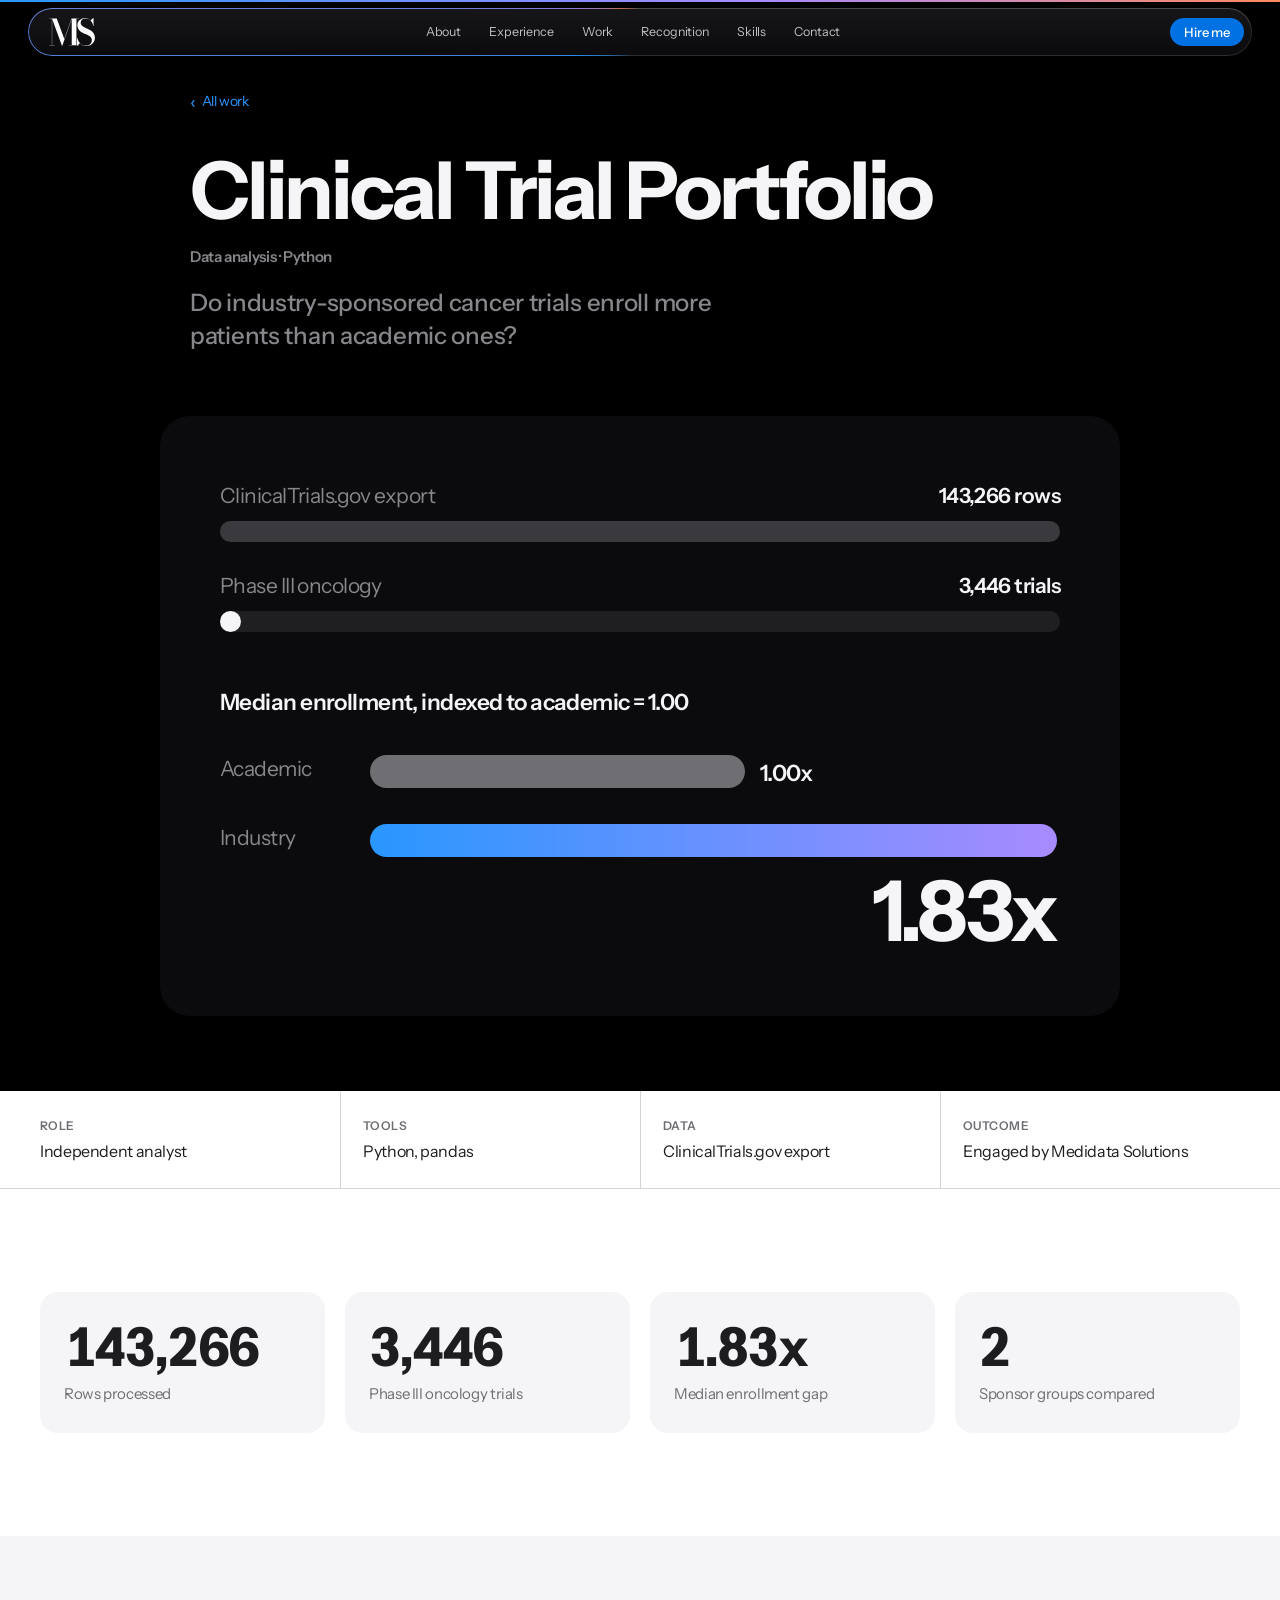
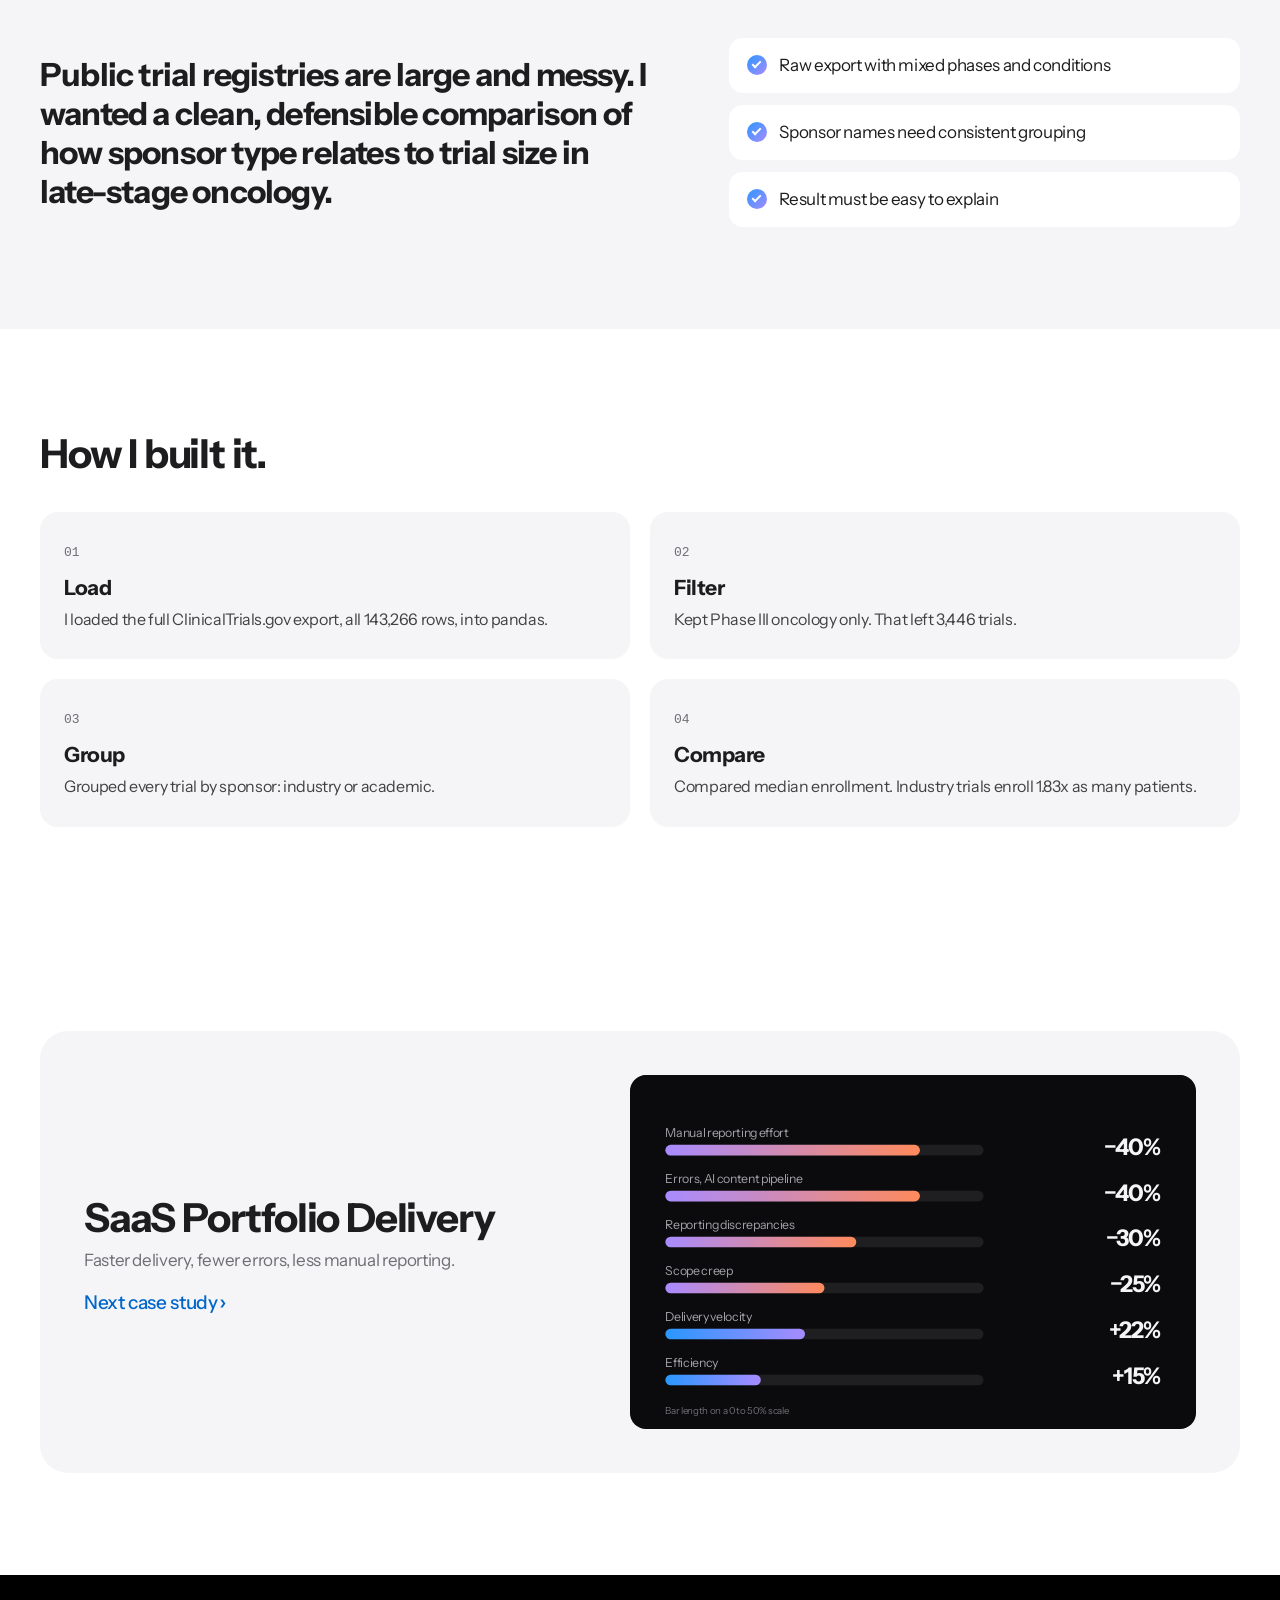
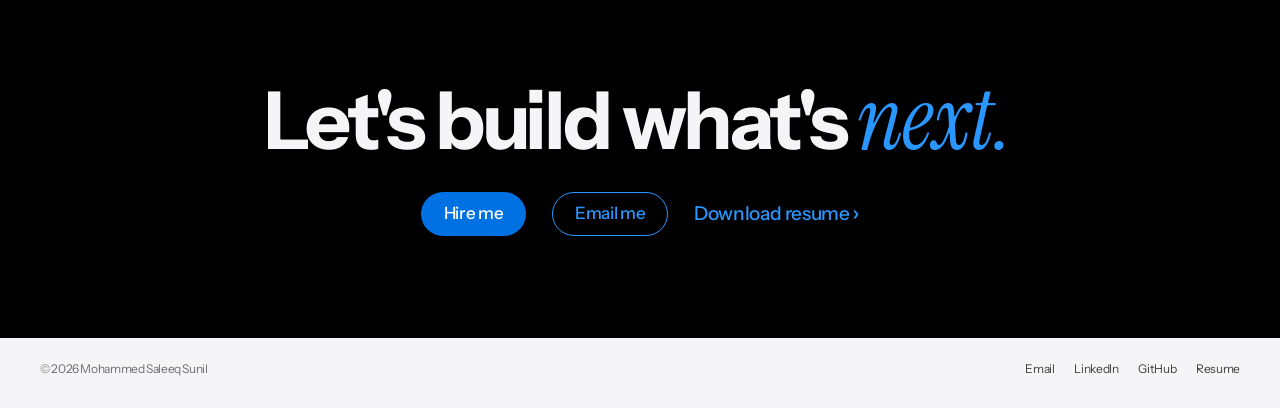
==== commit c2fe4e22: "Easter egg: Gomu Gomu shout bubble; About names the One Piece hobby Co-Authored-By: Claude Opus 5.5 " ====
--- a/work/clinical-trials.html
+++ b/work/clinical-trials.html
@@ -17,7 +17,7 @@
   <link rel="icon" href="../assets/favicon.svg?v=zr1" type="image/svg+xml">
   <link rel="preconnect" href="https://fonts.googleapis.com"><link rel="preconnect" href="https://fonts.gstatic.com" crossorigin>
   <link rel="stylesheet" href="https://fonts.googleapis.com/css2?family=Instrument+Sans:wdth,wght@85..100,400..700&family=Instrument+Serif:ital@0;1&display=swap">
-  <link rel="stylesheet" href="../styles.css?v=6de545a6">
+  <link rel="stylesheet" href="../styles.css?v=185bc8df">
   <script>document.documentElement.classList.add('js')</script>
 </head>
 <body class="case">
--- a/styles.css
+++ b/styles.css
@@ -1323,3 +1323,33 @@
 .tbc svg { animation: tbc-nudge 2.4s var(--ease-in-out) infinite; }
 @keyframes tbc-nudge { 0%, 60%, 100% { transform: translateX(0); } 30% { transform: translateX(5px); } }
 @media (prefers-reduced-motion: reduce) { .tbc svg { animation: none; } }
+/* the move gets shouted in a manga-style burst bubble as the arm fires */
+.peek-shout {
+  position: absolute; left: calc(96% + 1.1em); bottom: 92%; display: flex; flex-direction: column; align-items: flex-start;
+  padding: .32em .55em .36em; background: #fff; border: 2px solid #111; border-radius: .5em .5em .5em .1em;
+  box-shadow: 3px 3px 0 #111; white-space: nowrap; transform-origin: 0 100%; opacity: 0; transform: scale(.4) rotate(-6deg);
+}
+.peek-shout b { font-family: var(--font); font-stretch: 85%; font-style: italic; font-weight: 700; letter-spacing: -0.01em; line-height: 1.05; color: #111; }
+.peek-shout b:first-child { font-size: .2em; }
+.peek-shout b:last-child { font-size: .32em; color: #d62f2f; text-transform: uppercase; }
+.peek-host.go .peek-shout { animation: peek-shout 3.4s both; }
+@keyframes peek-shout {
+  0%, 38% { opacity: 0; transform: scale(.4) rotate(-6deg); }
+  44% { opacity: 1; transform: scale(1.06) rotate(-3deg); }
+  48%, 70% { opacity: 1; transform: scale(1) rotate(-3deg); }
+  76%, 100% { opacity: 0; transform: scale(.85) rotate(-3deg); }
+}
+.off-clock { margin-top: 16px; font-size: 17px; }
+.off-clock em { font-family: var(--serif); font-size: 1.1em; color: var(--link); }
+@media (max-width: 640px) { .peek-shout { left: auto; right: -0.2em; bottom: 105%; } }
+/* the shout sits on the same line, in the empty space beside the hat, and clears before the arm fires */
+.peek-shout { left: calc(96% + 1.2em); bottom: auto; top: 50%; margin-top: -.42em; padding: .18em .45em .2em; border-radius: .45em; box-shadow: 2px 2px 0 #111; transform-origin: 0 50%; }
+.peek-shout b:first-child { font-size: .19em; }
+.peek-shout b:last-child { font-size: .3em; }
+@keyframes peek-shout {
+  0%, 22% { opacity: 0; transform: scale(.4) rotate(-4deg); }
+  27% { opacity: 1; transform: scale(1.08) rotate(-2deg); }
+  30%, 42% { opacity: 1; transform: scale(1) rotate(-2deg); }
+  46%, 100% { opacity: 0; transform: scale(.8) rotate(-2deg); }
+}
+@media (max-width: 640px) { .peek-shout { left: calc(96% + 1.2em); right: auto; bottom: auto; } }
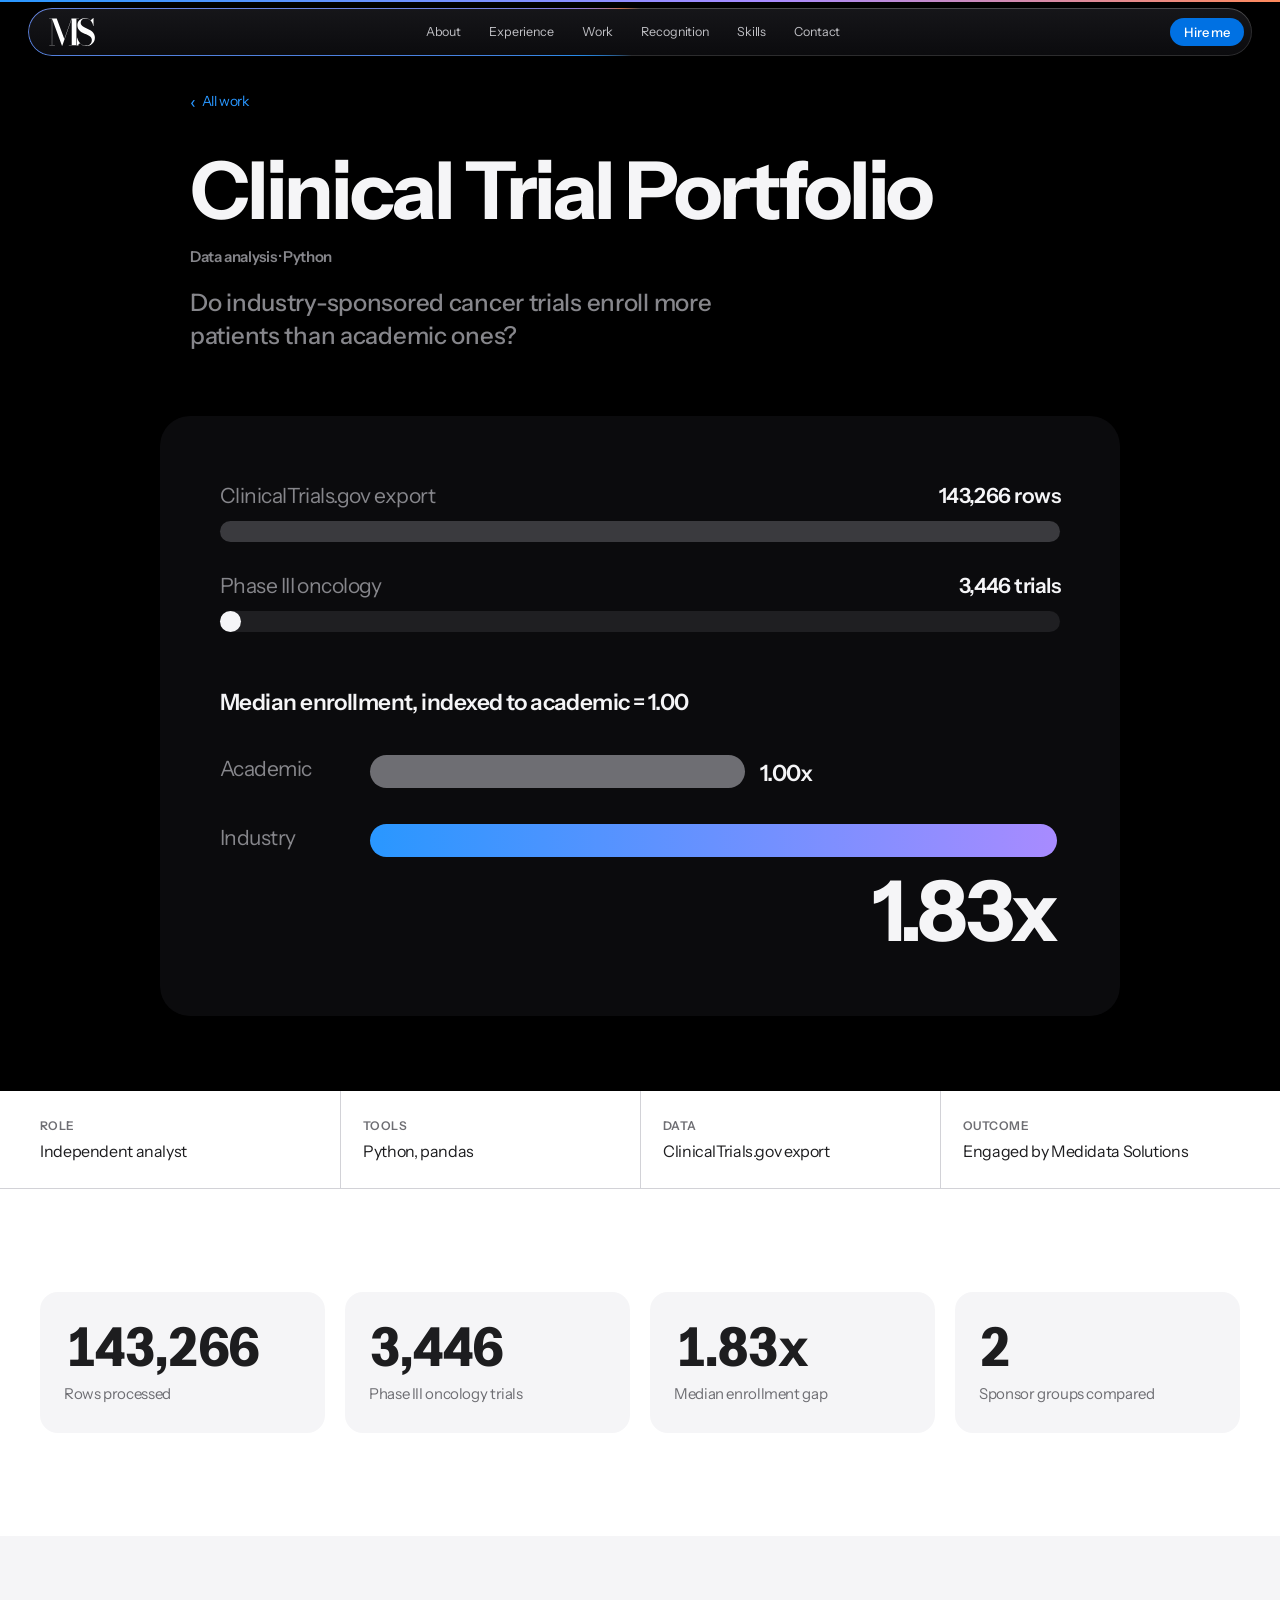
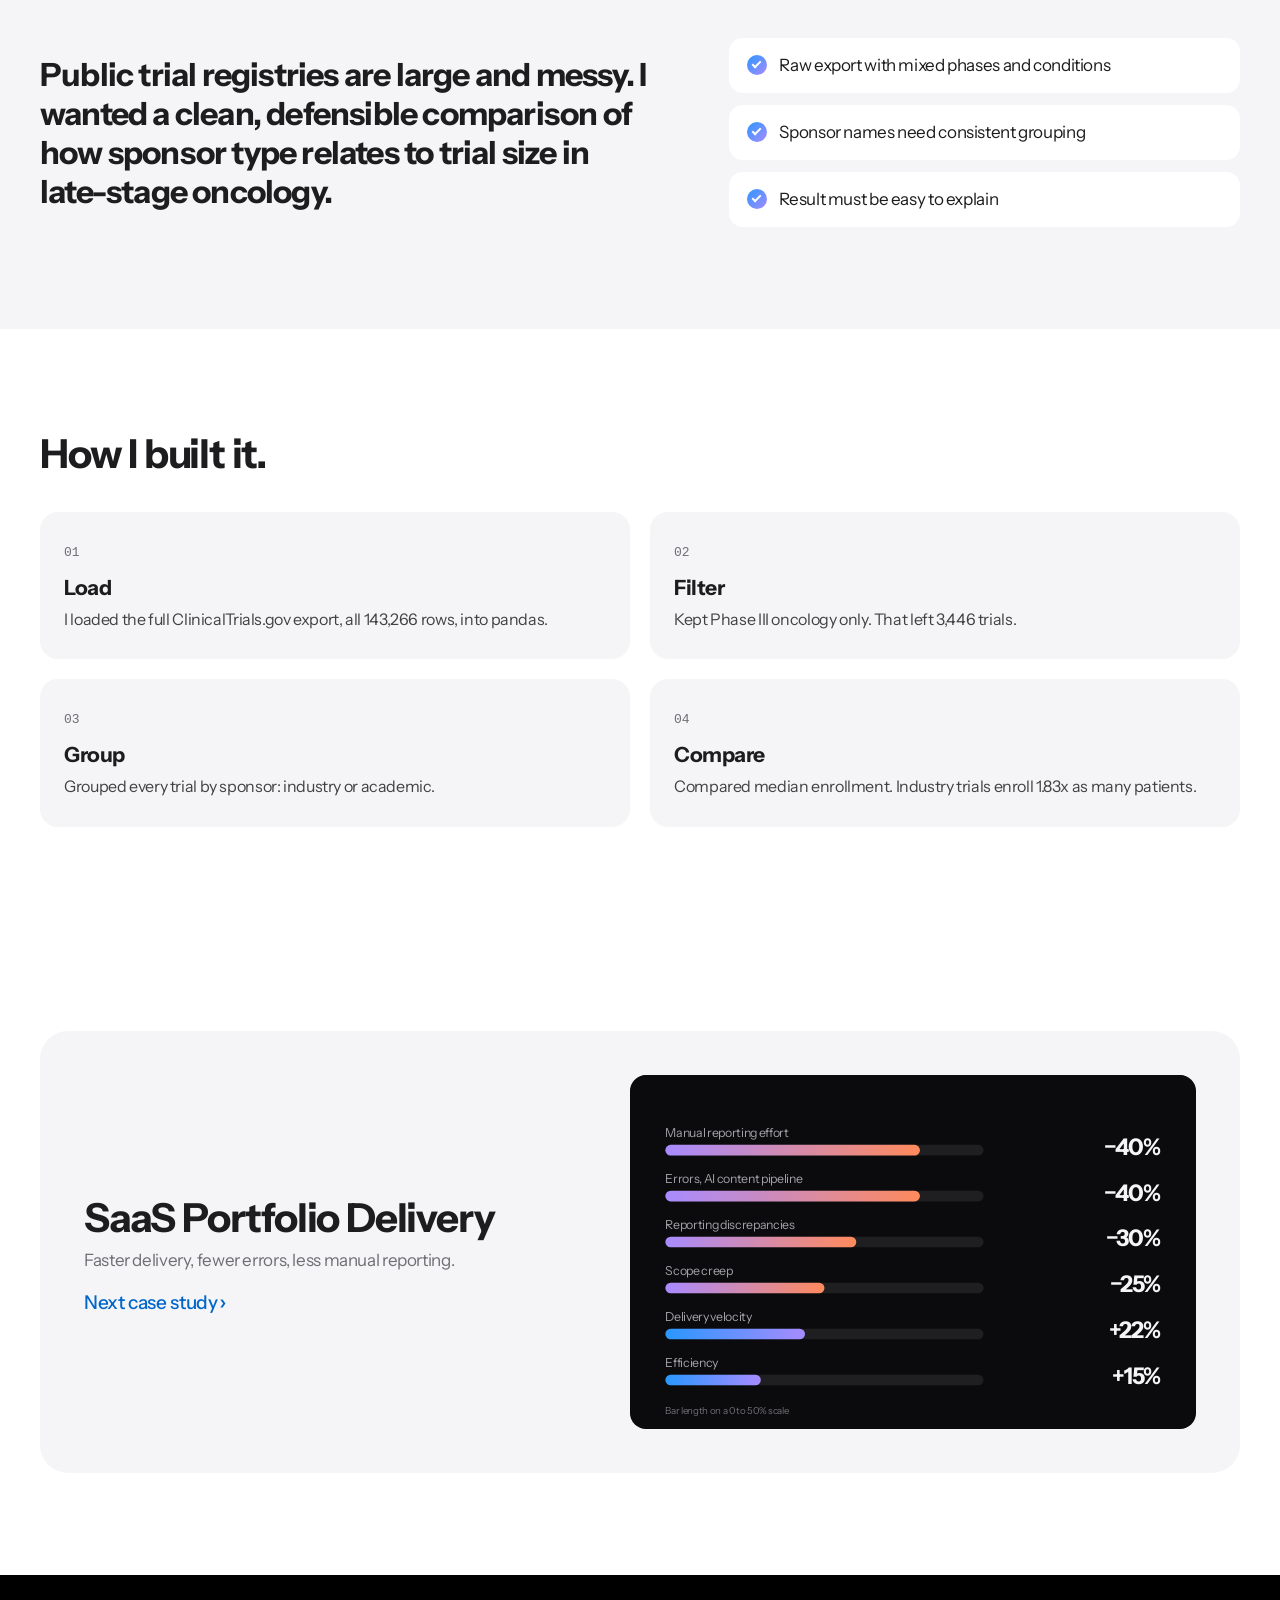
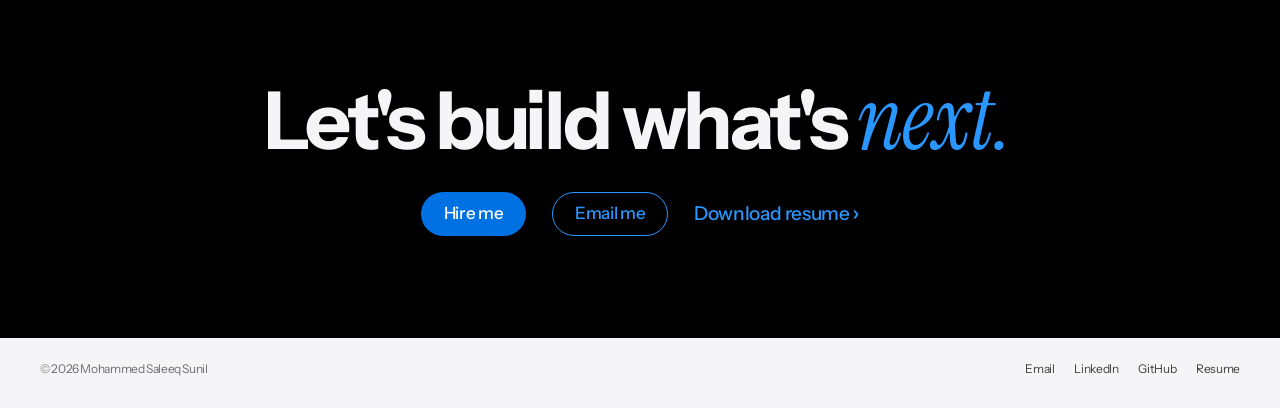
==== commit dc2a2029: "About: 'One Piece' wears a straw hat; clicking it releases a burst of Haki lightning Co-Authored-By:" ====
--- a/work/clinical-trials.html
+++ b/work/clinical-trials.html
@@ -17,7 +17,7 @@
   <link rel="icon" href="../assets/favicon.svg?v=zr1" type="image/svg+xml">
   <link rel="preconnect" href="https://fonts.googleapis.com"><link rel="preconnect" href="https://fonts.gstatic.com" crossorigin>
   <link rel="stylesheet" href="https://fonts.googleapis.com/css2?family=Instrument+Sans:wdth,wght@85..100,400..700&family=Instrument+Serif:ital@0;1&display=swap">
-  <link rel="stylesheet" href="../styles.css?v=185bc8df">
+  <link rel="stylesheet" href="../styles.css?v=de087d77">
   <script>document.documentElement.classList.add('js')</script>
 </head>
 <body class="case">
@@ -109,6 +109,6 @@
   <p>© <span id="year">2026</span> Mohammed Saleeq Sunil</p>
   <nav aria-label="Footer"><a href="mailto:mohammedsaleeqs@gmail.com">Email</a><a href="https://www.linkedin.com/in/mohammed-saleeq-sunil" target="_blank" rel="noopener">LinkedIn</a><a href="https://github.com/slytherin-py" target="_blank" rel="noopener">GitHub</a><a href="../assets/Mohammed_Saleeq_Sunil_Resume.pdf" download>Resume</a></nav>
 </div></footer>
-<script src="../main.js?v=827b2bfd" defer></script>
+<script src="../main.js?v=727c9d57" defer></script>
 </body>
 </html>
--- a/styles.css
+++ b/styles.css
@@ -1221,97 +1221,6 @@
 /* marks with no clean one-colour form keep their drawing, rendered in greys */
 .sk-gray img { filter: grayscale(1) brightness(1.25) contrast(1.05); opacity: .9; }
 
-/* ==========================================================
-   Easter egg: now and then a straw hat peeks over "craft.", a rubber
-   arm shoots out and waves, snaps back, and the hat ducks out of sight.
-   An original doodle, a nod to an anime habit. Mouse users can summon
-   it by hovering the word; it never runs under reduced motion.
-   ========================================================== */
-.peek-host { position: relative; display: inline-block; }
-.peek { position: absolute; inset: 0; pointer-events: none; }
-/* the window sits on top of the word; anything below its floor is hidden behind the letters */
-.peek-win { position: absolute; left: 34%; bottom: 74%; width: 0.92em; height: 0.62em; overflow: hidden; }
-.peek-hat { position: absolute; left: 0; bottom: 0; width: 100%; height: auto; transform: translateY(105%); transform-origin: 50% 80%; }
-.ph-brim { fill: #e9c46a; stroke: #b8892e; stroke-width: 1; }
-.ph-dome { fill: #f2d283; stroke: #b8892e; stroke-width: 1; }
-.ph-band { fill: #d62f2f; }
-.ph-weave { fill: none; stroke: #c99a3d; stroke-width: .8; stroke-linecap: round; opacity: .7; }
-.ph-shade { fill: rgba(0, 0, 0, .18); }
-.ph-eyes ellipse { fill: #1d1d1f; transform-box: fill-box; transform-origin: center; }
-/* the arm: a rubber line that stretches from behind the full stop */
-.peek-arm { position: absolute; left: 88%; top: 46%; height: 0; width: 0; }
-.pa-line { position: absolute; left: 0; top: -2px; width: 2.4em; height: 4px; border-radius: 4px; background: #f0c39b; box-shadow: inset 0 -1px 0 rgba(0,0,0,.12); transform-origin: left; transform: scaleX(0); }
-.pa-hand { position: absolute; left: 2.25em; top: -0.32em; width: .42em; height: .42em; fill: #f0c39b; stroke: #c98e62; stroke-width: 1; opacity: 0; transform-origin: 30% 80%; }
-
-.peek-host.go .peek-hat { animation: peek-hat 3.4s var(--ease-out) both; }
-.peek-host.go .ph-eyes ellipse { animation: peek-blink 3.4s linear both; }
-.peek-host.go .pa-line { animation: peek-arm 3.4s both; }
-.peek-host.go .pa-hand { animation: peek-hand 3.4s both; }
-@keyframes peek-hat {
-  0% { transform: translateY(105%); }
-  10% { transform: translateY(-6%); }
-  14% { transform: translateY(2%); }
-  18%, 30% { transform: translateY(0) rotate(0); }
-  36%, 44% { transform: translateY(0) rotate(-12deg); }
-  52%, 80% { transform: translateY(0) rotate(0); }
-  90%, 100% { transform: translateY(105%); }
-}
-@keyframes peek-blink { 0%, 40% { transform: scaleY(1); } 42% { transform: scaleY(.1); } 44%, 100% { transform: scaleY(1); } }
-/* shoots out with an overshoot, holds while the hand waves, then snaps back */
-@keyframes peek-arm {
-  0%, 46% { transform: scaleX(0); animation-timing-function: cubic-bezier(.2, 1.6, .4, 1); }
-  54% { transform: scaleX(1.12); }
-  58%, 72% { transform: scaleX(1); animation-timing-function: cubic-bezier(.7, 0, .9, .4); }
-  77%, 100% { transform: scaleX(0); }
-}
-@keyframes peek-hand {
-  0%, 46% { opacity: 0; transform: translateX(-2.25em); animation-timing-function: cubic-bezier(.2, 1.6, .4, 1); }
-  54% { opacity: 1; transform: translateX(.3em) rotate(0); }
-  58% { transform: translateX(0) rotate(-18deg); }
-  62% { transform: rotate(16deg); }
-  66% { transform: rotate(-14deg); }
-  70% { transform: rotate(10deg); }
-  72% { opacity: 1; transform: translateX(0) rotate(0); animation-timing-function: cubic-bezier(.7, 0, .9, .4); }
-  77%, 100% { opacity: 0; transform: translateX(-2.25em); }
-}
-@media (prefers-reduced-motion: reduce) { .peek { display: none; } }
-/* the hat peeks sideways out from behind the full stop, into the empty space to its right */
-.peek-win { left: 96%; bottom: 6%; width: 1.05em; height: 0.95em; }
-.peek-hat { left: auto; right: 0; bottom: 0; transform: translateX(-102%); transform-origin: 50% 85%; }
-@keyframes peek-hat {
-  0% { transform: translateX(-102%); }
-  10% { transform: translateX(6%); }
-  14% { transform: translateX(-2%); }
-  18%, 30% { transform: translateX(0) rotate(0); }
-  36%, 44% { transform: translateX(0) rotate(-14deg); }
-  52%, 80% { transform: translateX(0) rotate(0); }
-  90%, 100% { transform: translateX(-102%); }
-}
-/* the arm reaches out from under the brim */
-.peek-arm { left: calc(96% + 0.62em); top: 72%; }
-.pa-line { top: -0.035em; height: 0.07em; width: 2.2em; }
-.pa-hand { max-width: none; left: 2.05em; top: -0.3em; width: 0.5em; height: 0.5em; }
-@keyframes peek-hand {
-  0%, 46% { opacity: 0; transform: translateX(-2.05em); animation-timing-function: cubic-bezier(.2, 1.6, .4, 1); }
-  54% { opacity: 1; transform: translateX(.3em) rotate(0); }
-  58% { transform: translateX(0) rotate(-18deg); }
-  62% { transform: rotate(16deg); }
-  66% { transform: rotate(-14deg); }
-  70% { transform: rotate(10deg); }
-  72% { opacity: 1; transform: translateX(0) rotate(0); animation-timing-function: cubic-bezier(.7, 0, .9, .4); }
-  77%, 100% { opacity: 0; transform: translateX(-2.05em); }
-}
-/* Haki: a crackle of black lightning with a red edge, flashing as the fist lands */
-.pa-haki { position: absolute; max-width: none; left: 1.88em; top: -0.48em; width: 0.84em; height: 0.84em; fill: none; stroke: #111; stroke-width: 2.4; stroke-linecap: round; stroke-linejoin: round; filter: drop-shadow(0 0 2px #e0262b) drop-shadow(0 0 5px rgba(224, 38, 43, .6)); opacity: 0; transform: scale(.5); }
-.peek-host.go .pa-haki { animation: peek-haki 3.4s both; }
-@keyframes peek-haki {
-  0%, 52% { opacity: 0; transform: scale(.5) rotate(0); }
-  55% { opacity: 1; transform: scale(1.15) rotate(8deg); }
-  58% { opacity: .2; transform: scale(1.25) rotate(-6deg); }
-  61% { opacity: 1; transform: scale(1.05) rotate(4deg); }
-  66%, 100% { opacity: 0; transform: scale(1.4) rotate(0); }
-}
-
 /* footer sign-off */
 .tbc { display: inline-flex; align-items: center; gap: 10px; margin: 0; font-family: var(--serif); font-style: italic; font-size: 20px; color: #f5f5f7; letter-spacing: 0; }
 .tbc svg { width: 46px; height: 12px; fill: none; stroke: var(--link-dark); stroke-width: 2; stroke-linecap: round; stroke-linejoin: round; }
@@ -1323,33 +1232,29 @@
 .tbc svg { animation: tbc-nudge 2.4s var(--ease-in-out) infinite; }
 @keyframes tbc-nudge { 0%, 60%, 100% { transform: translateX(0); } 30% { transform: translateX(5px); } }
 @media (prefers-reduced-motion: reduce) { .tbc svg { animation: none; } }
-/* the move gets shouted in a manga-style burst bubble as the arm fires */
-.peek-shout {
-  position: absolute; left: calc(96% + 1.1em); bottom: 92%; display: flex; flex-direction: column; align-items: flex-start;
-  padding: .32em .55em .36em; background: #fff; border: 2px solid #111; border-radius: .5em .5em .5em .1em;
-  box-shadow: 3px 3px 0 #111; white-space: nowrap; transform-origin: 0 100%; opacity: 0; transform: scale(.4) rotate(-6deg);
-}
-.peek-shout b { font-family: var(--font); font-stretch: 85%; font-style: italic; font-weight: 700; letter-spacing: -0.01em; line-height: 1.05; color: #111; }
-.peek-shout b:first-child { font-size: .2em; }
-.peek-shout b:last-child { font-size: .32em; color: #d62f2f; text-transform: uppercase; }
-.peek-host.go .peek-shout { animation: peek-shout 3.4s both; }
-@keyframes peek-shout {
-  0%, 38% { opacity: 0; transform: scale(.4) rotate(-6deg); }
-  44% { opacity: 1; transform: scale(1.06) rotate(-3deg); }
-  48%, 70% { opacity: 1; transform: scale(1) rotate(-3deg); }
-  76%, 100% { opacity: 0; transform: scale(.85) rotate(-3deg); }
-}
 .off-clock { margin-top: 16px; font-size: 17px; }
 .off-clock em { font-family: var(--serif); font-size: 1.1em; color: var(--link); }
-@media (max-width: 640px) { .peek-shout { left: auto; right: -0.2em; bottom: 105%; } }
-/* the shout sits on the same line, in the empty space beside the hat, and clears before the arm fires */
-.peek-shout { left: calc(96% + 1.2em); bottom: auto; top: 50%; margin-top: -.42em; padding: .18em .45em .2em; border-radius: .45em; box-shadow: 2px 2px 0 #111; transform-origin: 0 50%; }
-.peek-shout b:first-child { font-size: .19em; }
-.peek-shout b:last-child { font-size: .3em; }
-@keyframes peek-shout {
-  0%, 22% { opacity: 0; transform: scale(.4) rotate(-4deg); }
-  27% { opacity: 1; transform: scale(1.08) rotate(-2deg); }
-  30%, 42% { opacity: 1; transform: scale(1) rotate(-2deg); }
-  46%, 100% { opacity: 0; transform: scale(.8) rotate(-2deg); }
-}
-@media (max-width: 640px) { .peek-shout { left: calc(96% + 1.2em); right: auto; bottom: auto; } }
+
+
+/* About easter egg: "One Piece" wears a small straw hat and releases Haki when clicked (main.js) */
+.op-btn {
+  position: relative; display: inline; padding: 0; border: 0; background: none; cursor: pointer;
+  font: inherit; font-weight: 600; color: var(--ink);
+  text-decoration: underline; text-decoration-color: rgba(214, 47, 47, .5); text-decoration-thickness: 2px; text-underline-offset: 4px;
+  transition: text-decoration-color .2s;
+}
+.op-btn:hover { text-decoration-color: #d62f2f; }
+.op-btn:focus-visible { outline: 2px solid var(--blue); outline-offset: 3px; border-radius: 4px; }
+.op-hat { position: absolute; left: -0.55em; top: -0.92em; width: 1.5em; height: auto; transform: rotate(-14deg); transform-origin: 70% 90%; transition: transform .35s var(--ease-out); pointer-events: none; }
+.op-btn:hover .op-hat, .op-btn.charged .op-hat { transform: rotate(-4deg) translateY(-3px); }
+.op-hat .b { fill: #e9c46a; stroke: #a87a26; stroke-width: 1; }
+.op-hat .d { fill: #f2d283; stroke: #a87a26; stroke-width: 1; }
+.op-hat .r { fill: #d62f2f; }
+
+.haki { position: fixed; inset: 0; width: 100vw; height: 100vh; z-index: 200; pointer-events: none; }
+.haki-shake main, .haki-shake .footer { animation: haki-shake .12s steps(2) 8; }
+@keyframes haki-shake { 0% { transform: translate(2px, -1px); } 50% { transform: translate(-2px, 1px); } 100% { transform: none; } }
+.haki-calm main { filter: brightness(.6); transition: filter .3s; }
+.op-btn { display: inline-block; }
+.op-hat { width: 2em; left: -0.42em; top: -1.12em; }
+@media (max-width: 640px) { .off-clock { line-height: 2.05; } .op-hat { width: 1.7em; top: -0.95em; } }
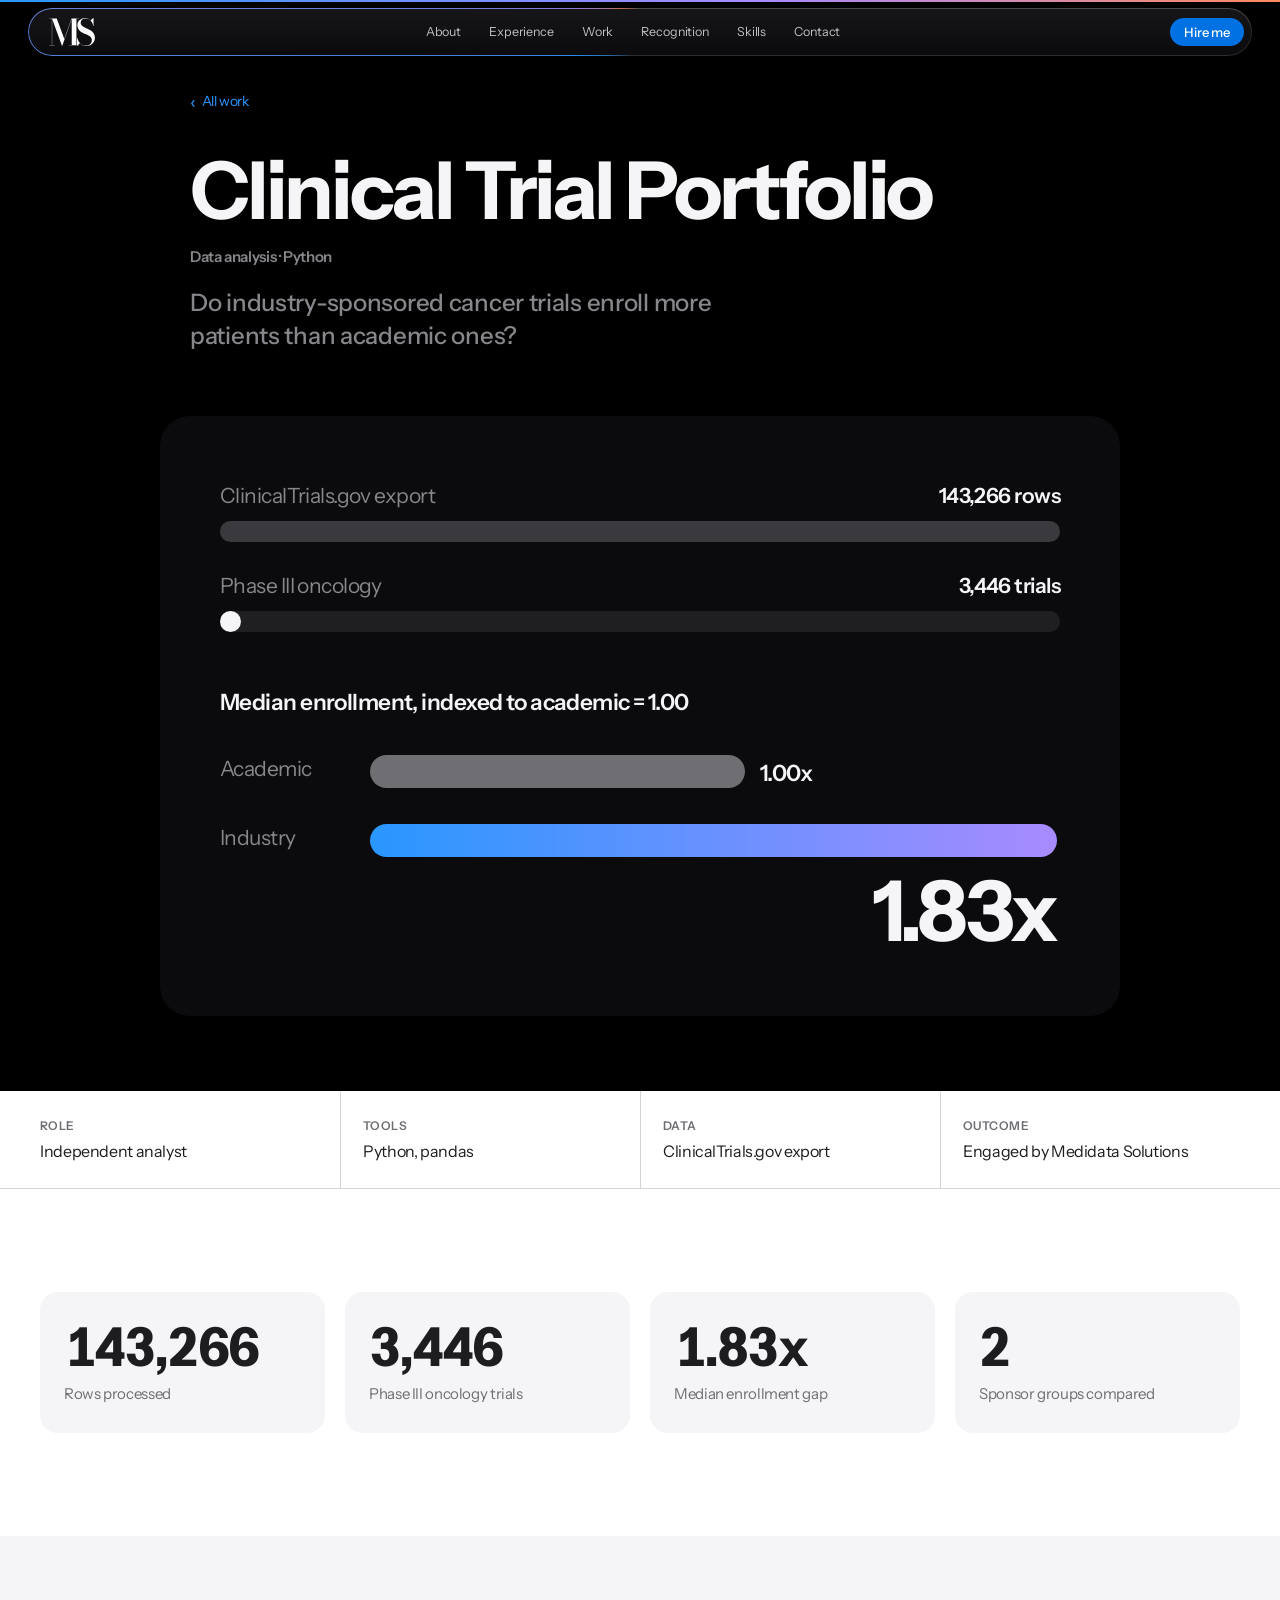
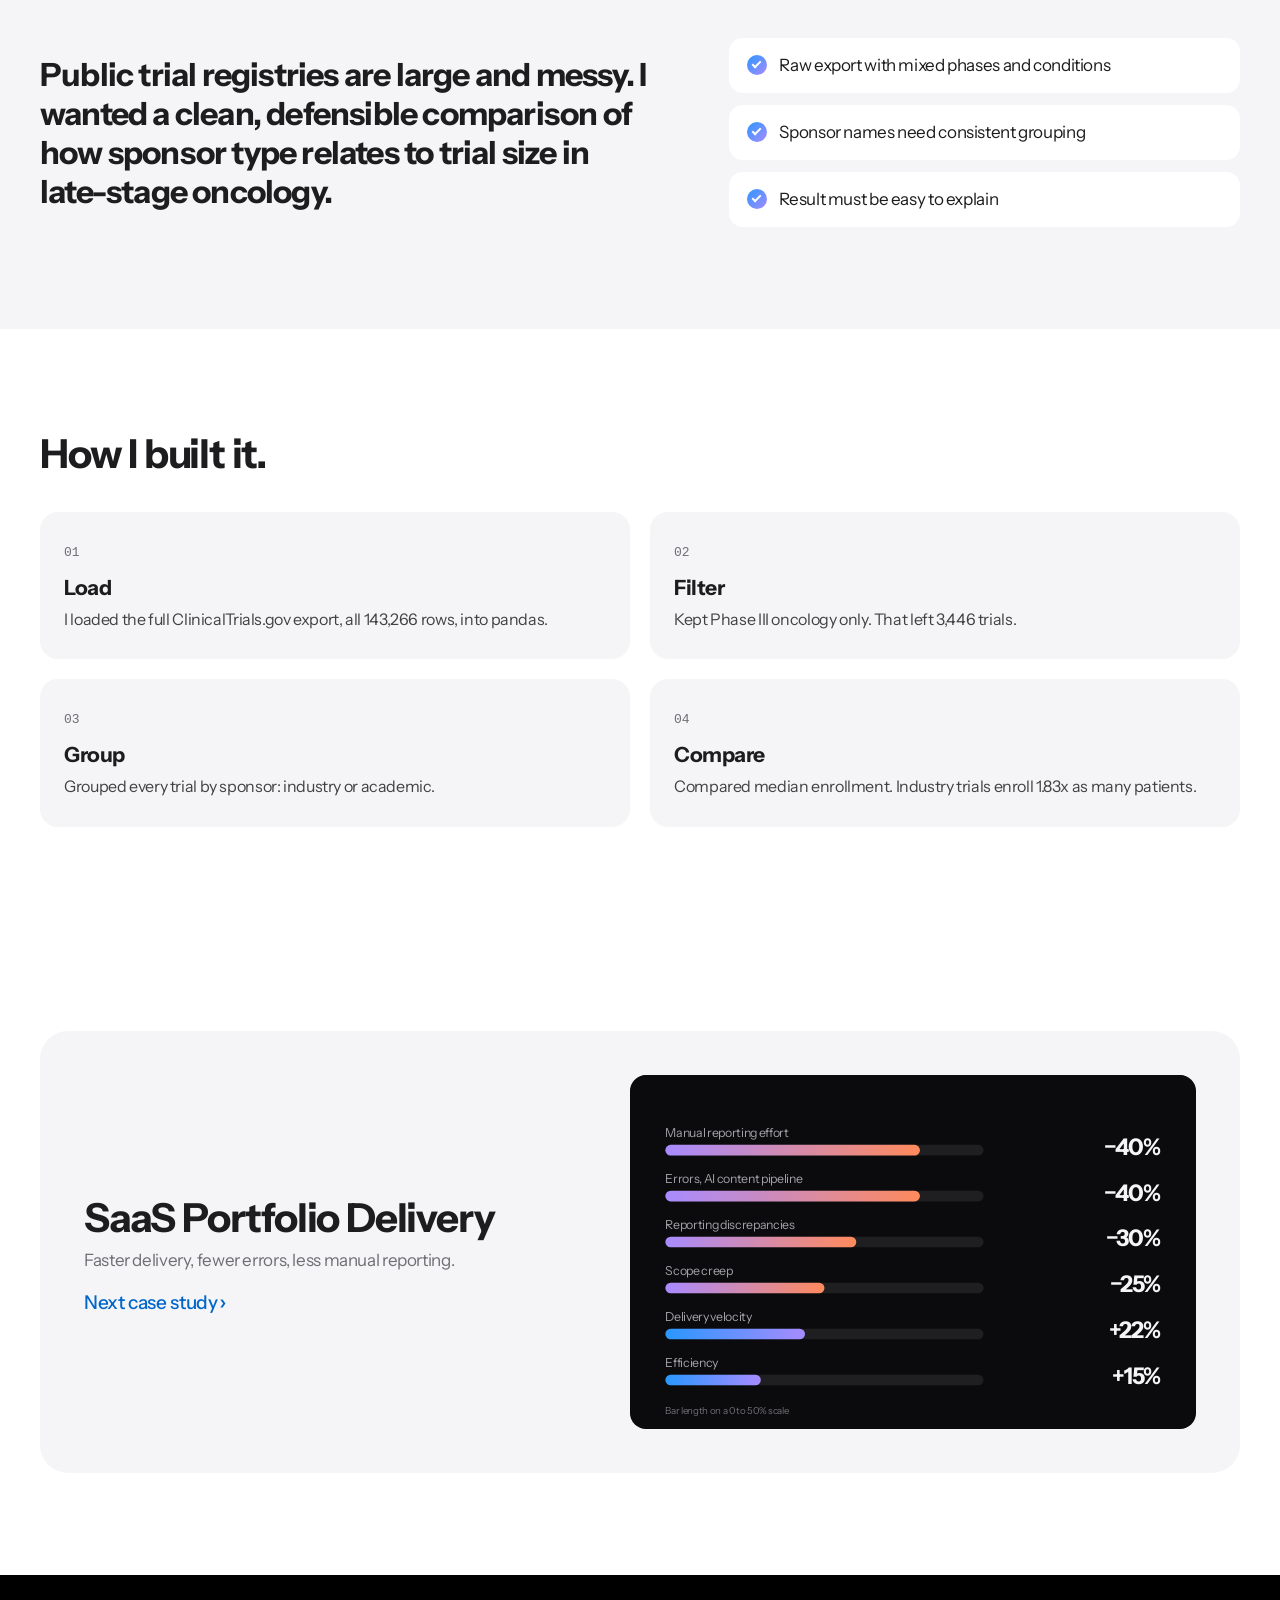
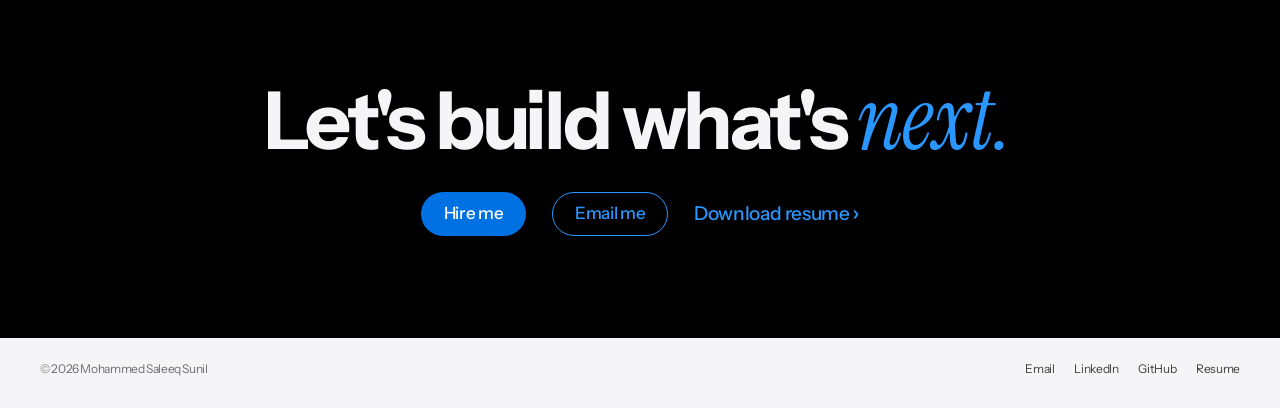
==== commit 43ae2f6d: "Footer: remove the To be continued sign-off Co-Authored-By: Claude Opus 5.5 <noreply@anthropic.com>" ====
--- a/work/clinical-trials.html
+++ b/work/clinical-trials.html
@@ -17,7 +17,7 @@
   <link rel="icon" href="../assets/favicon.svg?v=zr1" type="image/svg+xml">
   <link rel="preconnect" href="https://fonts.googleapis.com"><link rel="preconnect" href="https://fonts.gstatic.com" crossorigin>
   <link rel="stylesheet" href="https://fonts.googleapis.com/css2?family=Instrument+Sans:wdth,wght@85..100,400..700&family=Instrument+Serif:ital@0;1&display=swap">
-  <link rel="stylesheet" href="../styles.css?v=de087d77">
+  <link rel="stylesheet" href="../styles.css?v=4ad0dd28">
   <script>document.documentElement.classList.add('js')</script>
 </head>
 <body class="case">
--- a/styles.css
+++ b/styles.css
@@ -1221,17 +1221,6 @@
 /* marks with no clean one-colour form keep their drawing, rendered in greys */
 .sk-gray img { filter: grayscale(1) brightness(1.25) contrast(1.05); opacity: .9; }
 
-/* footer sign-off */
-.tbc { display: inline-flex; align-items: center; gap: 10px; margin: 0; font-family: var(--serif); font-style: italic; font-size: 20px; color: #f5f5f7; letter-spacing: 0; }
-.tbc svg { width: 46px; height: 12px; fill: none; stroke: var(--link-dark); stroke-width: 2; stroke-linecap: round; stroke-linejoin: round; }
-.tbc svg path { stroke-dasharray: 80; stroke-dashoffset: 80; transition: stroke-dashoffset 1s var(--ease-out) .4s; }
-.tbc.in svg path, .tbc:not(.reveal) svg path { stroke-dashoffset: 0; }
-.tbc:hover svg { transform: translateX(4px); transition: transform .3s var(--ease-out); }
-.tbc { color: var(--ink); font-size: 18px; }
-.tbc svg { stroke: var(--link); }
-.tbc svg { animation: tbc-nudge 2.4s var(--ease-in-out) infinite; }
-@keyframes tbc-nudge { 0%, 60%, 100% { transform: translateX(0); } 30% { transform: translateX(5px); } }
-@media (prefers-reduced-motion: reduce) { .tbc svg { animation: none; } }
 .off-clock { margin-top: 16px; font-size: 17px; }
 .off-clock em { font-family: var(--serif); font-size: 1.1em; color: var(--link); }
 
@@ -1258,3 +1247,33 @@
 .op-btn { display: inline-block; }
 .op-hat { width: 2em; left: -0.42em; top: -1.12em; }
 @media (max-width: 640px) { .off-clock { line-height: 2.05; } .op-hat { width: 1.7em; top: -0.95em; } }
+/* the hat stands in for the crew's name: inline, on the baseline, turning slowly like a coin */
+.op-btn { display: inline-block; vertical-align: -0.28em; width: 2.1em; height: 1.2em; margin-left: .15em; text-decoration: none; perspective: 200px; }
+.op-hat { position: static; display: block; width: 100%; height: 100%; transform: none; animation: op-spin 4s linear infinite; transform-origin: 50% 50%; }
+.op-btn:hover .op-hat, .op-btn.charged .op-hat { animation-duration: .9s; transform: none; }
+@keyframes op-spin { from { transform: rotateY(0deg); } to { transform: rotateY(360deg); } }
+@media (max-width: 640px) { .off-clock { line-height: inherit; } .op-hat { width: 100%; top: auto; } }
+@media (prefers-reduced-motion: reduce) { .op-hat { animation: none; } }
+/* the hat rests, then a gust lifts it: it loops up and away, tumbling a little, and floats back down onto the line */
+.op-btn { perspective: none; overflow: visible; position: relative; z-index: 2; }
+.op-hat { animation: op-fly 7s var(--ease-in-out) infinite; offset-path: path("M0 0 C 14 -34, 64 -58, 92 -30 C 118 -4, 80 22, 52 2 C 30 -14, 16 -10, 0 0"); offset-rotate: 0deg; offset-distance: 0%; }
+@keyframes op-fly {
+  0%, 52% { offset-distance: 0%; transform: rotate(0); }
+  58% { transform: rotate(-16deg); }
+  66% { transform: rotate(10deg); }
+  74% { transform: rotate(-12deg); }
+  82% { transform: rotate(8deg); }
+  92% { offset-distance: 100%; transform: rotate(-4deg); }
+  95% { offset-distance: 100%; transform: translateY(-2px) rotate(0); }
+  100% { offset-distance: 100%; transform: rotate(0); }
+}
+.op-btn:hover .op-hat, .op-btn.charged .op-hat { animation-duration: 3.5s; }
+@media (prefers-reduced-motion: reduce) { .op-hat { animation: none; offset-path: none; } }
+.op-btn { margin-left: .3em; }
+.op-hat { offset-path: path("M0 0 C 20 -18, 62 -24, 94 -14 C 124 -4, 104 14, 66 7 C 38 2, 16 5, 0 0"); }
+.op-hat { offset-path: path("M0 0 C 30 -10, 70 -14, 104 -8 C 134 -2, 112 12, 72 6 C 40 2, 18 4, 0 0"); }
+/* final: the hat sits still on the line; hovering tips it up a touch */
+.op-hat { animation: none; offset-path: none; transform: rotate(-6deg); transform-origin: 50% 80%; transition: transform .35s var(--ease-out); }
+.op-btn { margin-left: .2em; vertical-align: -0.22em; }
+.op-btn:hover .op-hat, .op-btn:focus-visible .op-hat, .op-btn.charged .op-hat { animation: none; transform: translateY(-3px) rotate(4deg); }
+@media (prefers-reduced-motion: reduce) { .op-hat { transition: none; } }
